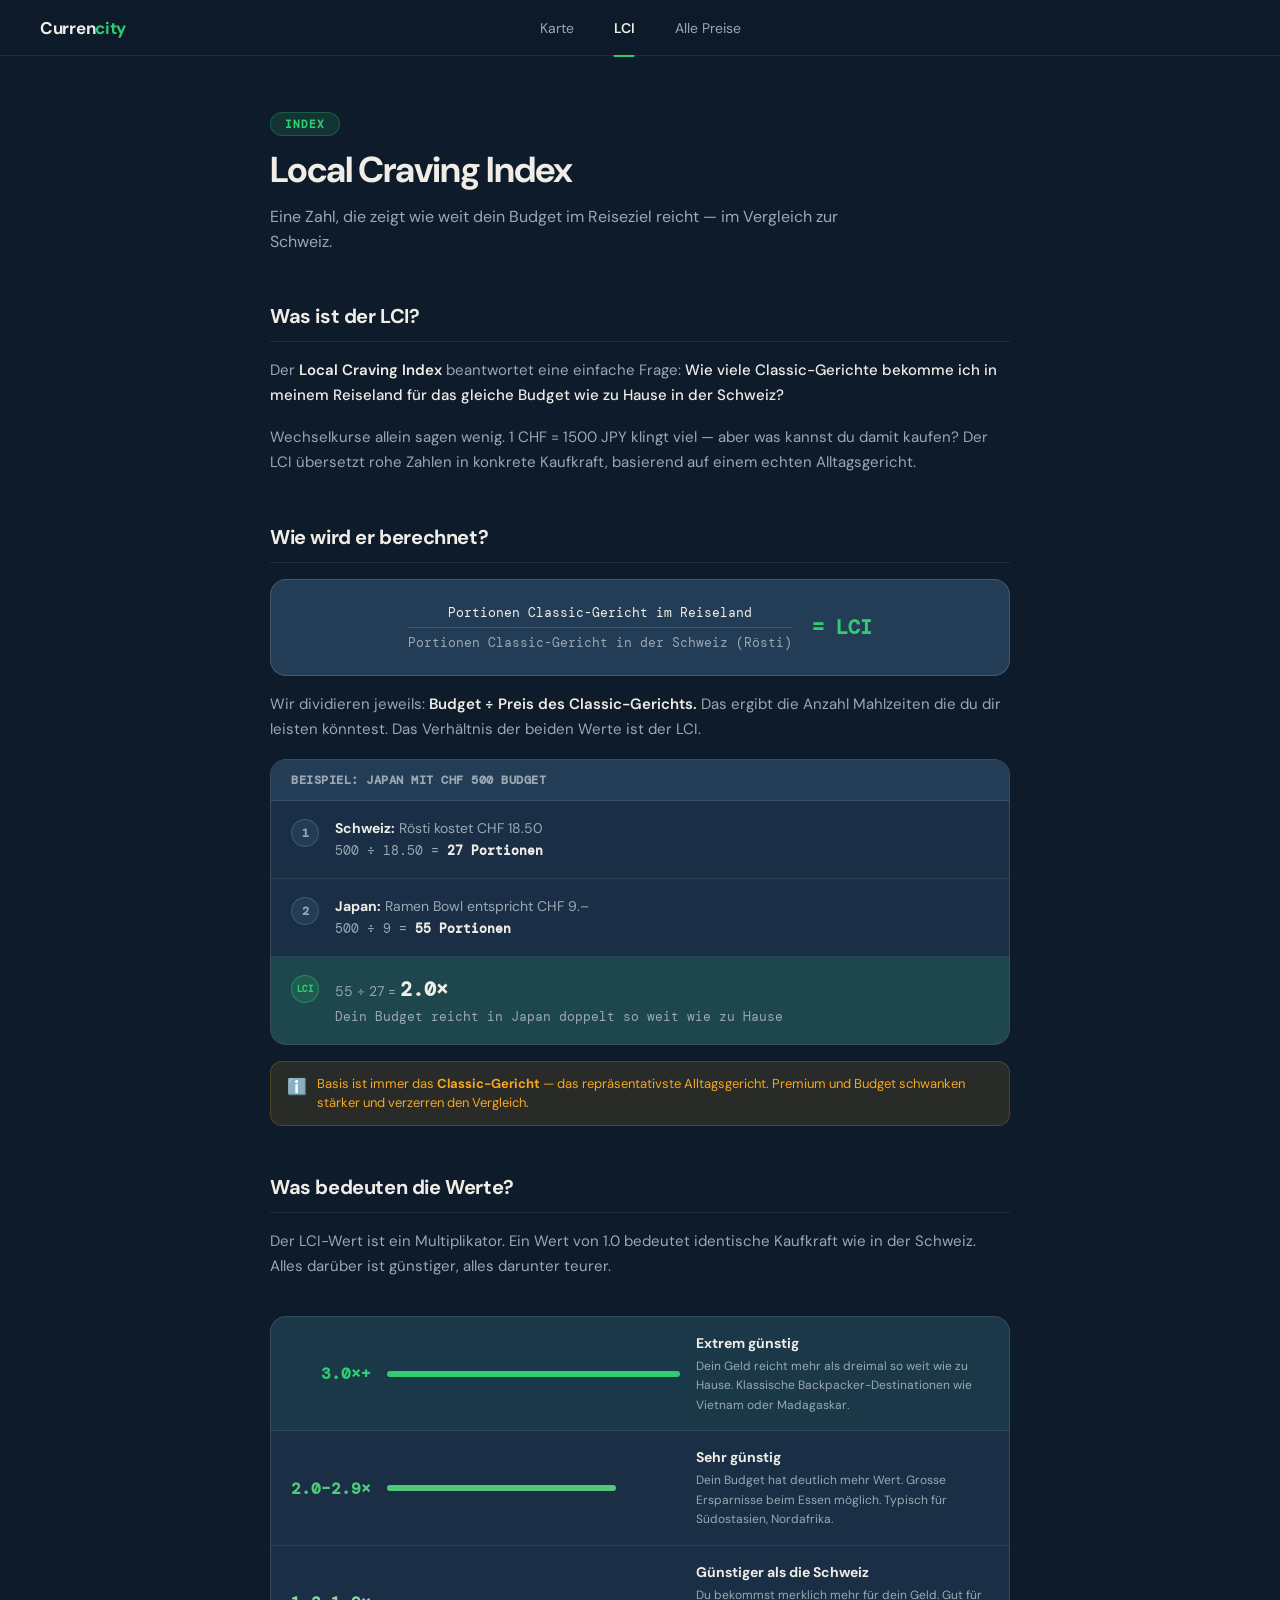
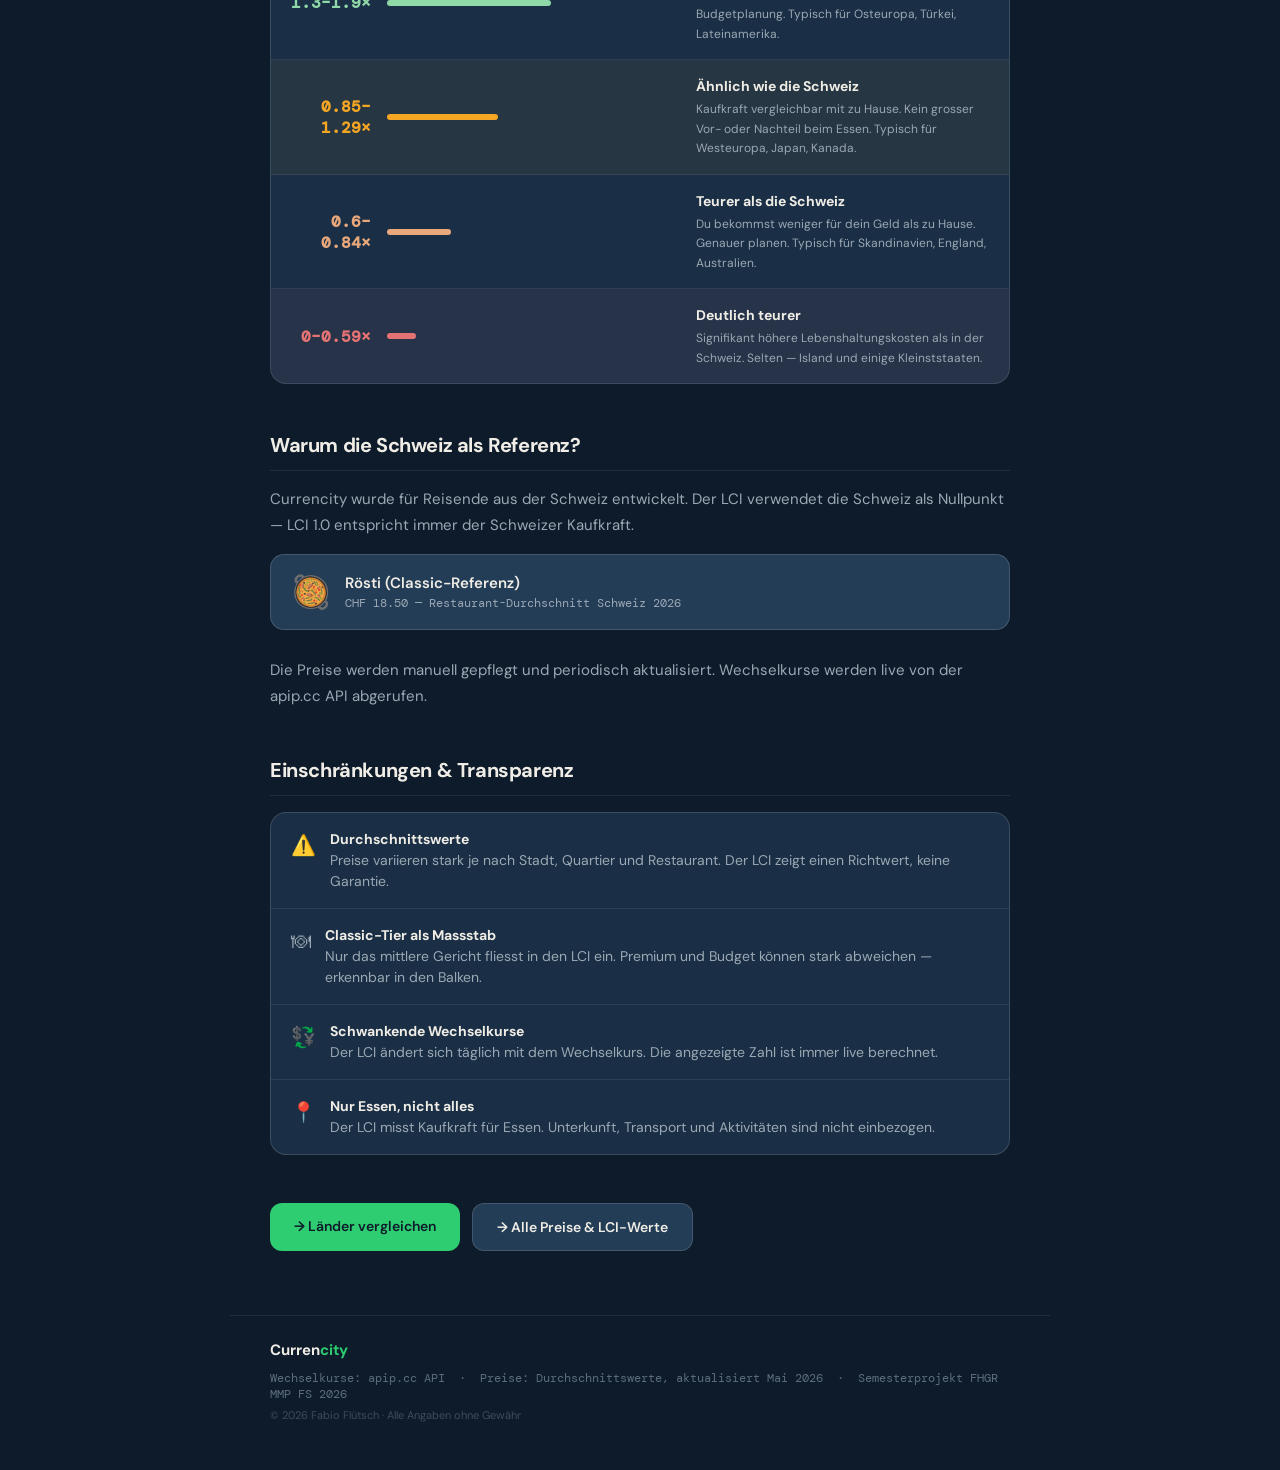
==== lci.html @ caeaa66b "Add Georgia and new project files Co-Authored-By: Claude Sonnet 4.6 <noreply@anthropic.com>" ====
<!DOCTYPE html>
<html lang="de">
<head>
  <meta charset="UTF-8" />
  <meta name="viewport" content="width=device-width, initial-scale=1.0" />
  <title>Currencity — Local Craving Index</title>
  <link rel="stylesheet" href="style.css" />
  <link rel="stylesheet" href="lci.css" />
</head>
<body class="lci-seite">

  <nav id="topnav">
    <div class="nav-logo">Curren<span>city</span></div>
    <div class="nav-links">
      <a href="index.html" class="nav-link" id="nav-karte">Karte</a>
      <a href="lci.html"   class="nav-link active" id="nav-lci">LCI</a>
      <a href="preise.html" class="nav-link" id="nav-preise">Alle Preise</a>
    </div>
    <div class="nav-spacer"></div>
  </nav>

  <main class="lci-main">

    <!-- Hero -->
    <div class="lci-hero">
      <div class="lci-hero-badge">Index</div>
      <h1 class="lci-hero-title">Local Craving Index</h1>
      <p class="lci-hero-sub">
        Eine Zahl, die zeigt wie weit dein Budget im Reiseziel reicht —
        im Vergleich zur Schweiz.
      </p>
    </div>

    <!-- Was ist der LCI? -->
    <section class="lci-section">
      <h2 class="lci-section-title">Was ist der LCI?</h2>
      <p class="lci-text">
        Der <strong>Local Craving Index</strong> beantwortet eine einfache Frage:
        <em>Wie viele Classic-Gerichte bekomme ich in meinem Reiseland für das gleiche Budget
        wie zu Hause in der Schweiz?</em>
      </p>
      <p class="lci-text">
        Wechselkurse allein sagen wenig. 1 CHF = 1500 JPY klingt viel — aber was kannst du damit
        kaufen? Der LCI übersetzt rohe Zahlen in konkrete Kaufkraft, basierend auf einem
        echten Alltagsgericht.
      </p>
    </section>

    <!-- Formel -->
    <section class="lci-section">
      <h2 class="lci-section-title">Wie wird er berechnet?</h2>
      <div class="lci-formel-wrap">
        <div class="lci-formel">
          <div class="lci-formel-zeile">
            <span class="lci-formel-num">Portionen Classic-Gericht im Reiseland</span>
            <span class="lci-formel-line"></span>
            <span class="lci-formel-den">Portionen Classic-Gericht in der Schweiz (Rösti)</span>
          </div>
          <div class="lci-formel-eq">= LCI</div>
        </div>
      </div>
      <p class="lci-text">
        Wir dividieren jeweils: <strong>Budget ÷ Preis des Classic-Gerichts.</strong>
        Das ergibt die Anzahl Mahlzeiten die du dir leisten könntest.
        Das Verhältnis der beiden Werte ist der LCI.
      </p>

      <!-- Beispiel -->
      <div class="lci-beispiel">
        <div class="lci-beispiel-titel">Beispiel: Japan mit CHF 500 Budget</div>
        <div class="lci-beispiel-schritte">
          <div class="lci-schritt">
            <div class="lci-schritt-nr">1</div>
            <div class="lci-schritt-text">
              <strong>Schweiz:</strong> Rösti kostet CHF 18.50<br>
              <span class="lci-schritt-rechnung">500 ÷ 18.50 = <strong>27 Portionen</strong></span>
            </div>
          </div>
          <div class="lci-schritt">
            <div class="lci-schritt-nr">2</div>
            <div class="lci-schritt-text">
              <strong>Japan:</strong> Ramen Bowl entspricht CHF 9.–<br>
              <span class="lci-schritt-rechnung">500 ÷ 9 = <strong>55 Portionen</strong></span>
            </div>
          </div>
          <div class="lci-schritt lci-schritt--result">
            <div class="lci-schritt-nr lci-schritt-nr--result">LCI</div>
            <div class="lci-schritt-text">
              55 ÷ 27 = <strong class="lci-result-zahl">2.0×</strong><br>
              <span class="lci-schritt-rechnung">Dein Budget reicht in Japan doppelt so weit wie zu Hause</span>
            </div>
          </div>
        </div>
      </div>

      <div class="lci-hinweis">
        <span class="lci-hinweis-icon">ℹ️</span>
        <span>Basis ist immer das <strong>Classic-Gericht</strong> — das repräsentativste Alltagsgericht.
        Premium und Budget schwanken stärker und verzerren den Vergleich.</span>
      </div>
    </section>

    <!-- Skala -->
    <section class="lci-section">
      <h2 class="lci-section-title">Was bedeuten die Werte?</h2>
      <p class="lci-text" style="margin-bottom: 20px;">
        Der LCI-Wert ist ein Multiplikator. Ein Wert von 1.0 bedeutet identische Kaufkraft
        wie in der Schweiz. Alles darüber ist günstiger, alles darunter teurer.
      </p>

      <div class="lci-skala">

        <div class="lci-skala-item lci-skala-item--top">
          <div class="lci-skala-wert" style="color: var(--forest);">3.0×+</div>
          <div class="lci-skala-bar" style="background: var(--forest); width: 100%;"></div>
          <div class="lci-skala-label">
            <strong>Extrem günstig</strong>
            <span>Dein Geld reicht mehr als dreimal so weit wie zu Hause. Klassische Backpacker-Destinationen wie Vietnam oder Madagaskar.</span>
          </div>
        </div>

        <div class="lci-skala-item">
          <div class="lci-skala-wert" style="color: #52c97a;">2.0–2.9×</div>
          <div class="lci-skala-bar" style="background: #52c97a; width: 78%;"></div>
          <div class="lci-skala-label">
            <strong>Sehr günstig</strong>
            <span>Dein Budget hat deutlich mehr Wert. Grosse Ersparnisse beim Essen möglich. Typisch für Südostasien, Nordafrika.</span>
          </div>
        </div>

        <div class="lci-skala-item">
          <div class="lci-skala-wert" style="color: #8fd9a8;">1.3–1.9×</div>
          <div class="lci-skala-bar" style="background: #8fd9a8; width: 56%;"></div>
          <div class="lci-skala-label">
            <strong>Günstiger als die Schweiz</strong>
            <span>Du bekommst merklich mehr für dein Geld. Gut für Budgetplanung. Typisch für Osteuropa, Türkei, Lateinamerika.</span>
          </div>
        </div>

        <div class="lci-skala-item lci-skala-item--mitte">
          <div class="lci-skala-wert" style="color: var(--citrus);">0.85–1.29×</div>
          <div class="lci-skala-bar" style="background: var(--citrus); width: 38%;"></div>
          <div class="lci-skala-label">
            <strong>Ähnlich wie die Schweiz</strong>
            <span>Kaufkraft vergleichbar mit zu Hause. Kein grosser Vor- oder Nachteil beim Essen. Typisch für Westeuropa, Japan, Kanada.</span>
          </div>
        </div>

        <div class="lci-skala-item">
          <div class="lci-skala-wert" style="color: #e8a87c;">0.6–0.84×</div>
          <div class="lci-skala-bar" style="background: #e8a87c; width: 22%;"></div>
          <div class="lci-skala-label">
            <strong>Teurer als die Schweiz</strong>
            <span>Du bekommst weniger für dein Geld als zu Hause. Genauer planen. Typisch für Skandinavien, England, Australien.</span>
          </div>
        </div>

        <div class="lci-skala-item lci-skala-item--bottom">
          <div class="lci-skala-wert" style="color: #e57373;">0–0.59×</div>
          <div class="lci-skala-bar" style="background: #e57373; width: 10%;"></div>
          <div class="lci-skala-label">
            <strong>Deutlich teurer</strong>
            <span>Signifikant höhere Lebenshaltungskosten als in der Schweiz. Selten — Island und einige Kleinststaaten.</span>
          </div>
        </div>

      </div>
    </section>

    <!-- Referenz Schweiz -->
    <section class="lci-section">
      <h2 class="lci-section-title">Warum die Schweiz als Referenz?</h2>
      <p class="lci-text">
        Currencity wurde für Reisende aus der Schweiz entwickelt.
        Der LCI verwendet die Schweiz als Nullpunkt — LCI 1.0 entspricht
        immer der Schweizer Kaufkraft.
      </p>
      <div class="lci-referenz-box">
        <div class="lci-referenz-item">
          <div class="lci-referenz-emoji">🥘</div>
          <div>
            <div class="lci-referenz-name">Rösti (Classic-Referenz)</div>
            <div class="lci-referenz-preis">CHF 18.50 — Restaurant-Durchschnitt Schweiz 2026</div>
          </div>
        </div>
      </div>
      <p class="lci-text" style="margin-top: 12px;">
        Die Preise werden manuell gepflegt und periodisch aktualisiert.
        Wechselkurse werden live von der apip.cc API abgerufen.
      </p>
    </section>

    <!-- Einschränkungen -->
    <section class="lci-section">
      <h2 class="lci-section-title">Einschränkungen &amp; Transparenz</h2>
      <div class="lci-limits">
        <div class="lci-limit-item">
          <span class="lci-limit-icon">⚠️</span>
          <div>
            <strong>Durchschnittswerte</strong><br>
            Preise variieren stark je nach Stadt, Quartier und Restaurant.
            Der LCI zeigt einen Richtwert, keine Garantie.
          </div>
        </div>
        <div class="lci-limit-item">
          <span class="lci-limit-icon">🍽</span>
          <div>
            <strong>Classic-Tier als Massstab</strong><br>
            Nur das mittlere Gericht fliesst in den LCI ein.
            Premium und Budget können stark abweichen — erkennbar in den Balken.
          </div>
        </div>
        <div class="lci-limit-item">
          <span class="lci-limit-icon">💱</span>
          <div>
            <strong>Schwankende Wechselkurse</strong><br>
            Der LCI ändert sich täglich mit dem Wechselkurs.
            Die angezeigte Zahl ist immer live berechnet.
          </div>
        </div>
        <div class="lci-limit-item">
          <span class="lci-limit-icon">📍</span>
          <div>
            <strong>Nur Essen, nicht alles</strong><br>
            Der LCI misst Kaufkraft für Essen.
            Unterkunft, Transport und Aktivitäten sind nicht einbezogen.
          </div>
        </div>
      </div>
    </section>

    <!-- CTA -->
    <div class="lci-cta-wrap">
      <a href="index.html" class="lci-cta-btn">→ Länder vergleichen</a>
      <a href="preise.html" class="lci-cta-btn lci-cta-btn--secondary">→ Alle Preise & LCI-Werte</a>
    </div>

  </main>

  <footer class="preise-footer">
    <div class="footer-logo">Curren<span>city</span></div>
    <div class="footer-text">
      Wechselkurse: apip.cc API &nbsp;·&nbsp;
      Preise: Durchschnittswerte, aktualisiert Mai 2026 &nbsp;·&nbsp;
      Semesterprojekt FHGR MMP FS 2026
    </div>
    <div class="footer-copy">© 2026 Fabio Flütsch · Alle Angaben ohne Gewähr</div>
  </footer>

</body>
</html>
---- style.css ----
/* ─────────────────────────────────────────────────────────
   CURRENCITY — style.css
───────────────────────────────────────────────────────── */

@import url('https://fonts.googleapis.com/css2?family=DM+Sans:wght@300;400;500;600;700&family=DM+Mono:wght@400;500&display=swap');

:root {
  --midnight:    #0D1B2A;
  --navy-surf:   #1A2F45;
  --navy-elev:   #243D56;
  --forest:      #2ECD71;
  --forest-dim:  rgba(46, 205, 113, 0.15);
  --forest-glow: rgba(46, 205, 113, 0.06);
  --citrus:      #F5A623;
  --citrus-dim:  rgba(245, 166, 35, 0.12);
  --cream:       #F0EDE6;
  --muted:       #9BA8B4;
  --subtle:      #5C6E7E;
  --blue:        #3378F2;
  --blue-dim:    rgba(51, 120, 242, 0.15);
  --red:         #e57373;
  --red-dim:     rgba(229, 115, 115, 0.15);
  --border:      rgba(255, 255, 255, 0.08);
  --border2:     rgba(255, 255, 255, 0.14);
  --panel-w:     460px;
  --nav-h:       56px;
  --ease:        cubic-bezier(0.4, 0, 0.2, 1);
}

*, *::before, *::after { box-sizing: border-box; margin: 0; padding: 0; }
html, body { width: 100%; height: 100%; overflow: hidden; background: var(--midnight); color: var(--cream); font-family: 'DM Sans', sans-serif; }

/* ── NAV ── */
#topnav { position: fixed; top: 0; left: 0; right: 0; z-index: 200; height: var(--nav-h); display: flex; align-items: center; padding: 0 40px; background: rgba(13,27,42,0.95); border-bottom: 1px solid var(--border); backdrop-filter: blur(14px); }
.nav-logo { font-size: 17px; font-weight: 700; color: var(--cream); letter-spacing: -0.3px; flex: 1; }
.nav-logo span { color: var(--forest); }
.nav-links { display: flex; gap: 40px; position: absolute; left: 50%; transform: translateX(-50%); }
.nav-spacer { flex: 1; }
.nav-link { font-size: 14px; font-weight: 400; color: var(--muted); text-decoration: none; position: relative; transition: color 0.2s; }
.nav-link:hover { color: var(--cream); }
.nav-link.active { font-weight: 600; color: var(--cream); }
.nav-link.active::after { content: ''; position: absolute; bottom: -20px; left: 0; width: 100%; height: 2px; background: var(--forest); border-radius: 1px; }

/* ── MODAL ── */
#modal-overlay { position: fixed; inset: 0; z-index: 500; background: rgba(13,27,42,0.7); display: flex; align-items: center; justify-content: center; backdrop-filter: blur(6px); pointer-events: auto; transition: opacity 0.4s var(--ease); }
#modal-overlay.hidden { opacity: 0; pointer-events: none; }
#welcome-modal { background: var(--navy-surf); border: 1px solid var(--border); border-radius: 24px; width: 540px; padding: 40px; display: flex; flex-direction: column; align-items: center; text-align: center; gap: 18px; position: relative; z-index: 1; }
.modal-flags { display: flex; gap: 8px; align-items: center; justify-content: center; pointer-events: none; }
.modal-flag { font-size: 52px; line-height: 1; pointer-events: none; animation: flag-bob 3s ease-in-out infinite; }
.modal-flag:nth-child(1) { animation-delay: 0s;   font-size: 40px; }
.modal-flag:nth-child(2) { animation-delay: 0.3s; font-size: 46px; }
.modal-flag--center      { font-size: 60px !important; animation-delay: 0.6s; }
.modal-flag:nth-child(4) { animation-delay: 0.9s; font-size: 46px; }
.modal-flag:nth-child(5) { animation-delay: 1.2s; font-size: 40px; }
@keyframes flag-bob { 0%, 100% { transform: translateY(0); } 50% { transform: translateY(-5px); } }
#modal-lottie { line-height: 1; pointer-events: none; }
.modal-title { font-size: 22px; font-weight: 700; color: var(--cream); letter-spacing: -0.5px; }
.modal-text  { font-size: 14px; color: var(--muted); line-height: 1.6; }
.modal-steps { list-style: none; display: flex; flex-direction: column; gap: 8px; width: 100%; counter-reset: steps; }
.modal-steps li { counter-increment: steps; font-size: 13px; color: var(--muted); display: flex; align-items: center; justify-content: center; gap: 8px; }
.modal-steps li::before { content: counter(steps); width: 22px; height: 22px; border-radius: 50%; background: var(--forest-dim); color: var(--forest); font-size: 11px; font-weight: 600; display: flex; align-items: center; justify-content: center; flex-shrink: 0; }
.step-hint { color: var(--subtle); font-size: 11px; }
.modal-cta { background: var(--forest); color: var(--midnight); border: none; border-radius: 14px; padding: 16px 40px; font-size: 16px; font-weight: 600; font-family: 'DM Sans', sans-serif; cursor: pointer; width: 100%; position: relative; z-index: 2; transition: background 0.2s, transform 0.1s; }
.modal-cta:hover { background: #35e07d; transform: translateY(-1px); }
.modal-disclaimer { font-size: 11px; color: var(--subtle); }

/* ── KARTE ── */
#map-wrap { position: fixed; inset: var(--nav-h) 0 0 0; overflow: hidden; background: var(--midnight); }
#map-wrap svg { display: block; }
.ocean { fill: var(--midnight); }
.graticule { fill: none; stroke: rgba(255,255,255,0.04); stroke-width: 0.4px; }
.country-land { fill: var(--navy-surf); stroke: var(--midnight); stroke-width: 0.4px; }
.country-land.available { fill: #1E2840; stroke: var(--midnight); cursor: pointer; transition: fill 0.2s ease; }
.country-land.available:hover { fill: #2A3D5C; stroke: rgba(46,205,113,0.4); stroke-width: 0.8px; }
.country-land.active { fill: rgba(46,205,113,0.2) !important; stroke: var(--forest) !important; stroke-width: 1.5px; filter: drop-shadow(0 0 6px rgba(46,205,113,0.3)); }

/* Heimatland: Citrus-Pulse — KEIN Blau, KEIN pointer-events blockieren */
.country-land.available.heimatland {
  fill: rgba(245,166,35,0.1) !important;
  stroke: var(--citrus) !important;
  stroke-width: 1.2px;
  animation: heimat-pulse 3s ease-in-out infinite;
  cursor: pointer; /* weiterhin klickbar */
}
@keyframes heimat-pulse {
  0%, 100% { fill: rgba(245,166,35,0.06); stroke-opacity: 0.5; }
  50%       { fill: rgba(245,166,35,0.18); stroke-opacity: 1;   }
}
.country-borders { fill: none; stroke: var(--midnight); stroke-width: 0.3px; pointer-events: none; }

/* ── PANEL ── */
#panel { position: fixed; top: var(--nav-h); right: 0; bottom: 0; width: var(--panel-w); background: var(--navy-surf); border-left: 1px solid var(--border2); transform: translateX(100%); transition: transform 0.55s var(--ease); z-index: 150; display: flex; flex-direction: column; overflow-y: auto; overflow-x: hidden; }
#panel.open { transform: translateX(0); }
#panel::-webkit-scrollbar { width: 4px; }
#panel::-webkit-scrollbar-thumb { background: var(--border2); border-radius: 2px; }

.panel-close-btn { position: absolute; top: 14px; right: 16px; z-index: 10; width: 32px; height: 32px; border-radius: 50%; background: rgba(0,0,0,0.25); border: 1px solid var(--border); color: var(--muted); font-size: 16px; cursor: pointer; display: flex; align-items: center; justify-content: center; transition: background 0.2s, color 0.2s; }
.panel-close-btn:hover { background: var(--navy-elev); color: var(--cream); }

.panel-hero { background: var(--navy-elev); height: 180px; flex-shrink: 0; position: relative; overflow: hidden; }
.panel-hero::before { content: ''; position: absolute; top: -60px; right: -40px; width: 220px; height: 220px; background: var(--forest-glow); border-radius: 50%; pointer-events: none; }
.panel-hero-inner { position: absolute; inset: 0; display: flex; flex-direction: column; justify-content: flex-end; padding: 20px 24px; }
.panel-flag { position: absolute; top: 20px; right: 60px; font-size: 52px; line-height: 1; }
.panel-hero-text { display: flex; flex-direction: column; gap: 4px; }
.panel-country { font-size: 23px; font-weight: 700; color: var(--cream); letter-spacing: -0.5px; }
.panel-meta { font-size: 12px; color: var(--muted); }

.panel-body { padding: 20px 20px 32px; display: flex; flex-direction: column; gap: 12px; }

/* ── HERO ROW ── */
.hero-row { display: flex; gap: 10px; align-items: stretch; }

.budget-hero { background: var(--forest-dim); border: 1px solid rgba(46,205,113,0.3); border-radius: 16px; padding: 14px; position: relative; flex: 1; min-width: 0; }
.budget-hero-label { font-size: 9px; font-weight: 600; font-family: 'DM Mono', monospace; color: var(--forest); letter-spacing: 1px; text-transform: uppercase; margin-bottom: 6px; }
.budget-hero-amount { font-size: 24px; font-weight: 700; font-family: 'DM Mono', monospace; color: var(--forest); letter-spacing: -0.8px; }
.budget-hero-rate { font-size: 10px; color: var(--forest); opacity: 0.65; margin-top: 4px; font-family: 'DM Mono', monospace; }
.budget-live-dot { position: absolute; top: 12px; right: 12px; display: flex; align-items: center; gap: 5px; }
.live-dot { width: 7px; height: 7px; border-radius: 50%; background: var(--forest); animation: live-pulse 2s ease-in-out infinite; }
@keyframes live-pulse { 0%, 100% { opacity: 1; } 50% { opacity: 0.4; } }
.live-text { font-size: 10px; font-family: 'DM Mono', monospace; color: var(--forest); opacity: 0.65; }

/* ── LCI BLOCK ── */
.lci-block { border-radius: 16px; padding: 14px; display: flex; flex-direction: column; justify-content: center; align-items: center; text-align: center; flex-shrink: 0; width: 120px; border: 1px solid; }
.lci-block--gut    { background: var(--forest-dim);  border-color: rgba(46,205,113,0.3); }
.lci-block--mittel { background: var(--citrus-dim);  border-color: rgba(245,166,35,0.3); }
.lci-block--teuer  { background: var(--red-dim);     border-color: rgba(229,115,115,0.3); }
.lci-label { font-size: 9px; font-weight: 600; font-family: 'DM Mono', monospace; letter-spacing: 1.5px; text-transform: uppercase; margin-bottom: 4px; opacity: 0.75; }
.lci-block--gut    .lci-label { color: var(--forest); }
.lci-block--mittel .lci-label { color: var(--citrus); }
.lci-block--teuer  .lci-label { color: var(--red); }
.lci-zahl { font-size: 28px; font-weight: 700; font-family: 'DM Mono', monospace; letter-spacing: -1px; line-height: 1; }
.lci-block--gut    .lci-zahl { color: var(--forest); }
.lci-block--mittel .lci-zahl { color: var(--citrus); }
.lci-block--teuer  .lci-zahl { color: var(--red); }
.lci-sub { font-size: 9px; margin-top: 5px; line-height: 1.3; opacity: 0.8; }
.lci-block--gut    .lci-sub { color: var(--forest); }
.lci-block--mittel .lci-sub { color: var(--citrus); }
.lci-block--teuer  .lci-sub { color: var(--red); }

.loading-state { display: flex; justify-content: center; padding: 12px 0; }
.error-state { color: var(--red); font-size: 12px; text-align: center; }
.panel-divider { height: 1px; background: var(--border); }

/* ── CRAVING HEADER ── */
.craving-title { font-size: 15px; font-weight: 700; color: var(--cream); letter-spacing: -0.3px; }
.craving-subtitle { font-size: 11px; color: var(--muted); margin-top: 2px; display: flex; align-items: center; gap: 6px; flex-wrap: wrap; }
.craving-dest  { color: var(--cream); font-weight: 500; }
.craving-vs    { color: var(--subtle); font-size: 10px; }
.craving-home  { color: var(--cream); font-weight: 500; }

/* ── TIER SWITCHER ── */
.tier-switcher {
  display: flex; gap: 6px;
}
.tier-btn {
  flex: 1; padding: 8px 6px; border-radius: 10px;
  background: var(--navy-elev); border: 1px solid var(--border2);
  font-size: 11px; font-weight: 500; font-family: 'DM Sans', sans-serif;
  color: var(--muted); cursor: pointer;
  transition: background 0.18s, color 0.18s, border-color 0.18s;
}
.tier-btn:hover { color: var(--cream); background: var(--navy-surf); }
.tier-btn--active { border-color: var(--forest); color: var(--forest); background: var(--forest-dim); }
.tier-btn--classic { font-weight: 600; }
.tier-btn--classic.tier-btn--active { border-width: 1.5px; }
.tier-btn-star { font-size: 9px; opacity: 0.7; margin-left: 2px; }

/* ── DISH CARD (einzeln) ── */
.dish-card-single {
  background: var(--navy-elev); border: 1px solid var(--border);
  border-radius: 16px; padding: 16px;
  display: flex; flex-direction: column; gap: 14px;
  animation: slide-in 0.3s var(--ease) both;
}
/* Classic-Karte: prominenter grüner Rahmen */
.dish-card-single--classic {
  border-color: rgba(46,205,113,0.35);
  background: linear-gradient(135deg, var(--navy-elev) 0%, rgba(46,205,113,0.04) 100%);
}
@keyframes slide-in { from { opacity: 0; transform: translateY(8px); } to { opacity: 1; transform: translateY(0); } }

/* Reiseziel-Zeile */
.dish-dest {
  display: flex; flex-direction: column; gap: 6px;
}
.dish-dest-header {
  display: flex; align-items: center; gap: 10px;
}
.dish-emoji-bg { width: 40px; height: 40px; border-radius: 12px; display: flex; align-items: center; justify-content: center; font-size: 20px; flex-shrink: 0; }
.dish-emoji-bg--dest { background: var(--forest-dim); }
.dish-emoji-bg--home { background: var(--citrus-dim); }
.dish-info { flex: 1; }
.dish-name { font-size: 14px; font-weight: 600; color: var(--cream); }
.dish-desc { font-size: 11px; color: var(--muted); margin-top: 2px; line-height: 1.4; }
.dish-gericht-name { font-size: 13px; font-weight: 600; color: var(--cream); margin-top: 2px; }
.dish-price-cur-name { font-size: 10px; color: var(--subtle); font-family: 'DM Mono', monospace; margin: 0 4px; }
.dish-cur-label { display: block; font-size: 10px; color: var(--subtle); font-family: 'DM Mono', monospace; margin-top: 1px; }
.dish-price-row { display: flex; align-items: baseline; gap: 6px; margin-top: 4px; }
.dish-price-lokal { font-size: 13px; font-weight: 600; font-family: 'DM Mono', monospace; color: var(--forest); }
.dish-price-chf   { font-size: 11px; color: var(--muted); font-family: 'DM Mono', monospace; }

/* Portionen + Balken */
.dish-portionen {
  display: flex; flex-direction: column; gap: 6px;
}
.dish-portionen-row {
  display: flex; align-items: center; gap: 8px;
}
.dish-portionen-flag { font-size: 14px; flex-shrink: 0; }
.dish-portionen-label { font-size: 11px; color: var(--muted); flex: 1; }
.dish-portionen-count { font-size: 14px; font-weight: 700; font-family: 'DM Mono', monospace; text-align: right; flex-shrink: 0; }
.dish-portionen-count--dest { color: var(--forest); }
.dish-portionen-count--home { color: var(--citrus); }
.cbar-track { height: 6px; background: rgba(255,255,255,0.06); border-radius: 3px; overflow: hidden; }
.cbar-fill { height: 100%; border-radius: 3px; transition: width 0.7s var(--ease); }
.cbar-fill--dest { background: var(--forest); }
.cbar-fill--home { background: var(--citrus); }

.dish-separator { height: 1px; background: var(--border); }

/* Fazit */
.fazit-box { background: var(--forest-dim); border: 1px solid rgba(46,205,113,0.2); border-radius: 14px; padding: 14px 16px; display: flex; align-items: flex-start; gap: 10px; }
.fazit-icon { font-size: 16px; flex-shrink: 0; margin-top: 1px; }
.fazit-text { font-size: 12px; font-weight: 600; color: var(--forest); line-height: 1.5; }

/* ── BUDGET BAR ── */
#budget-bar { position: fixed; bottom: 28px; left: 28px; z-index: 200; display: flex; align-items: center; background: var(--navy-surf); border: 1px solid var(--border2); border-radius: 18px; }
#budget-input { background: transparent; border: none; outline: none; font-family: 'DM Mono', monospace; font-size: 22px; font-weight: 700; color: var(--cream); width: 120px; padding: 14px 16px; caret-color: var(--forest); letter-spacing: -0.5px; }
#budget-input::placeholder { color: var(--subtle); }
#currency-picker-wrap { position: relative; }
#budget-bar-trigger { display: flex; align-items: center; gap: 8px; background: transparent; border: none; cursor: pointer; padding: 14px 16px; border-radius: 18px 0 0 18px; color: var(--cream); transition: background 0.18s; }
#budget-bar-trigger:hover { background: rgba(255,255,255,0.05); }
.home-flag { font-size: 20px; line-height: 1; }
.currency-label { font-size: 13px; font-weight: 500; color: var(--muted); font-family: 'DM Mono', monospace; }
.cp-chevron { color: var(--subtle); transition: transform 0.22s var(--ease); flex-shrink: 0; }
#currency-picker-wrap.open .cp-chevron { transform: rotate(180deg); }
.cp-dropdown { position: absolute; bottom: calc(100% + 10px); left: 0; width: 270px; background: var(--navy-surf); border: 1px solid var(--border2); border-radius: 12px; overflow: hidden; box-shadow: 0 8px 32px rgba(0,0,0,0.5); opacity: 0; transform: translateY(8px) scale(0.97); pointer-events: none; transition: opacity 0.22s var(--ease), transform 0.22s var(--ease); z-index: 999; }
#currency-picker-wrap.open .cp-dropdown { opacity: 1; transform: translateY(0) scale(1); pointer-events: auto; }
.cp-search-wrap { display: flex; align-items: center; gap: 8px; padding: 10px 12px; border-bottom: 1px solid var(--border); color: var(--subtle); }
#currency-search { background: transparent; border: none; outline: none; font-family: 'DM Sans', sans-serif; font-size: 13px; color: var(--cream); flex: 1; caret-color: var(--forest); }
#currency-search::placeholder { color: var(--subtle); }
#currency-list { max-height: 220px; overflow-y: auto; padding: 4px 0; }
#currency-list::-webkit-scrollbar { width: 3px; }
#currency-list::-webkit-scrollbar-thumb { background: var(--border2); border-radius: 2px; }
.cp-item { display: flex; align-items: center; gap: 10px; width: 100%; background: transparent; border: none; padding: 8px 14px; cursor: pointer; text-align: left; transition: background 0.15s; color: var(--cream); font-family: 'DM Sans', sans-serif; }
.cp-item:hover { background: rgba(255,255,255,0.05); }
.cp-item.active { background: rgba(46,205,113,0.08); }
.cp-flag { font-size: 17px; flex-shrink: 0; }
.cp-code { font-size: 12px; font-family: 'DM Mono', monospace; font-weight: 500; min-width: 36px; }
.cp-label { font-size: 12px; color: var(--muted); }
.cp-item.active .cp-code { color: var(--forest); }
.bar-divider { width: 1px; height: 28px; background: var(--border2); flex-shrink: 0; }

/* ── SHUFFLE ── */
#shuffle-btn { position: fixed; bottom: 28px; left: 28px; z-index: 200; display: flex; align-items: center; gap: 8px; background: var(--navy-surf); border: 1px solid rgba(245,166,35,0.5); border-radius: 18px; padding: 12px 18px; font-size: 13px; font-weight: 600; font-family: 'DM Sans', sans-serif; color: var(--citrus); cursor: pointer; transition: background 0.2s, transform 0.1s; }
#shuffle-btn:hover { background: var(--navy-elev); transform: translateY(-1px); }

/* ── ZOOM HINT ── */
#zoom-hint { position: fixed; bottom: 28px; right: 28px; z-index: 200; font-size: 12px; font-family: 'DM Mono', monospace; color: var(--subtle); background: rgba(26,47,69,0.9); padding: 8px 14px; border-radius: 20px; pointer-events: none; transition: opacity 0.3s var(--ease); }
body.panel-offen #zoom-hint { opacity: 0; pointer-events: none; }

/* ── TOOLTIP ── */
#tooltip { position: fixed; pointer-events: none; z-index: 300; background: var(--navy-surf); border: 1px solid var(--border2); border-radius: 10px; padding: 8px 14px; font-size: 12px; color: var(--cream); opacity: 0; transition: opacity 0.15s; white-space: nowrap; }
---- lci.css ----
/* ─────────────────────────────────────────────────────────
   CURRENCITY — lci.css
   Stile für die LCI-Erklärungsseite
───────────────────────────────────────────────────────── */

html:has(body.lci-seite) { overflow: auto; height: auto; }
body.lci-seite { overflow-x: hidden; overflow-y: auto; height: auto; min-height: 100vh; }

.lci-main {
  max-width: 820px; margin: 0 auto;
  padding: calc(var(--nav-h) + 56px) 40px 64px;
  display: flex; flex-direction: column; gap: 48px;
}

/* ── HERO ── */
.lci-hero { display: flex; flex-direction: column; gap: 14px; }

.lci-hero-badge {
  display: inline-flex; align-items: center;
  background: var(--forest-dim); border: 1px solid rgba(46,205,113,0.25);
  border-radius: 20px; padding: 4px 14px;
  font-size: 11px; font-weight: 600; font-family: 'DM Mono', monospace;
  color: var(--forest); letter-spacing: 1px; text-transform: uppercase;
  align-self: flex-start;
}

.lci-hero-title {
  font-size: 36px; font-weight: 700; color: var(--cream);
  letter-spacing: -1px; line-height: 1.1;
}

.lci-hero-sub {
  font-size: 16px; color: var(--muted); line-height: 1.6;
  max-width: 580px;
}

/* ── SEKTIONEN ── */
.lci-section { display: flex; flex-direction: column; gap: 16px; }

.lci-section-title {
  font-size: 20px; font-weight: 700; color: var(--cream);
  letter-spacing: -0.4px;
  padding-bottom: 12px;
  border-bottom: 1px solid var(--border);
}

.lci-text {
  font-size: 15px; color: var(--muted); line-height: 1.7;
}
.lci-text strong { color: var(--cream); font-weight: 600; }
.lci-text em     { color: var(--cream); font-style: normal; font-weight: 500; }

/* ── FORMEL ── */
.lci-formel-wrap {
  background: var(--navy-elev); border: 1px solid var(--border2);
  border-radius: 16px; padding: 24px 32px;
  display: flex; justify-content: center;
}
.lci-formel { display: flex; align-items: center; gap: 20px; }
.lci-formel-zeile {
  display: flex; flex-direction: column; align-items: center; gap: 6px;
}
.lci-formel-num,
.lci-formel-den {
  font-size: 13px; font-family: 'DM Mono', monospace; color: var(--cream);
  text-align: center;
}
.lci-formel-den { color: var(--muted); }
.lci-formel-line {
  width: 100%; height: 1px; background: var(--border2);
}
.lci-formel-eq {
  font-size: 20px; font-weight: 700; font-family: 'DM Mono', monospace;
  color: var(--forest);
}

/* ── BEISPIEL ── */
.lci-beispiel {
  background: var(--navy-surf); border: 1px solid var(--border2);
  border-radius: 16px; overflow: hidden;
}
.lci-beispiel-titel {
  background: var(--navy-elev); padding: 12px 20px;
  font-size: 12px; font-weight: 600; font-family: 'DM Mono', monospace;
  color: var(--muted); letter-spacing: 0.5px; text-transform: uppercase;
  border-bottom: 1px solid var(--border);
}
.lci-beispiel-schritte {
  display: flex; flex-direction: column;
}
.lci-schritt {
  display: flex; align-items: flex-start; gap: 16px;
  padding: 16px 20px; border-bottom: 1px solid var(--border);
}
.lci-schritt:last-child { border-bottom: none; }
.lci-schritt--result { background: var(--forest-dim); }

.lci-schritt-nr {
  width: 28px; height: 28px; border-radius: 50%;
  background: var(--navy-elev); border: 1px solid var(--border2);
  font-size: 12px; font-weight: 700; font-family: 'DM Mono', monospace;
  color: var(--muted);
  display: flex; align-items: center; justify-content: center;
  flex-shrink: 0; margin-top: 2px;
}
.lci-schritt-nr--result {
  background: var(--forest-dim); border-color: rgba(46,205,113,0.4);
  color: var(--forest); font-size: 9px; letter-spacing: 0.5px;
}

.lci-schritt-text {
  font-size: 14px; color: var(--muted); line-height: 1.6;
}
.lci-schritt-text strong { color: var(--cream); }
.lci-schritt-rechnung {
  display: block; margin-top: 2px;
  font-family: 'DM Mono', monospace; font-size: 13px; color: var(--muted);
}
.lci-result-zahl {
  color: var(--forest); font-size: 20px; font-family: 'DM Mono', monospace;
}

/* ── HINWEIS ── */
.lci-hinweis {
  display: flex; align-items: flex-start; gap: 10px;
  background: var(--citrus-dim); border: 1px solid rgba(245,166,35,0.2);
  border-radius: 12px; padding: 12px 16px;
  font-size: 13px; color: var(--citrus); line-height: 1.5;
}
.lci-hinweis-icon { flex-shrink: 0; font-size: 16px; margin-top: 1px; }

/* ── SKALA ── */
.lci-skala {
  display: flex; flex-direction: column; gap: 0;
  background: var(--navy-surf); border: 1px solid var(--border2);
  border-radius: 16px; overflow: hidden;
}

.lci-skala-item {
  display: grid;
  grid-template-columns: 80px 1fr 1fr;
  align-items: center;
  gap: 16px;
  padding: 16px 20px;
  border-bottom: 1px solid var(--border);
}
.lci-skala-item:last-child { border-bottom: none; }
.lci-skala-item--top    { background: rgba(46,205,113,0.06); }
.lci-skala-item--mitte  { background: rgba(245,166,35,0.06); }
.lci-skala-item--bottom { background: rgba(229,115,115,0.06); }

.lci-skala-wert {
  font-size: 16px; font-weight: 700; font-family: 'DM Mono', monospace;
  text-align: right; flex-shrink: 0;
}

.lci-skala-bar {
  height: 6px; border-radius: 3px;
  min-width: 4px;
}

.lci-skala-label {
  font-size: 13px; line-height: 1.5;
}
.lci-skala-label strong { display: block; color: var(--cream); margin-bottom: 2px; font-size: 14px; }
.lci-skala-label span   { color: var(--muted); font-size: 12px; }

/* ── REFERENZ BOX ── */
.lci-referenz-box {
  background: var(--navy-elev); border: 1px solid var(--border2);
  border-radius: 14px; padding: 16px 20px;
}
.lci-referenz-item { display: flex; align-items: center; gap: 14px; }
.lci-referenz-emoji { font-size: 32px; flex-shrink: 0; }
.lci-referenz-name  { font-size: 15px; font-weight: 600; color: var(--cream); }
.lci-referenz-preis { font-size: 12px; color: var(--muted); margin-top: 2px; font-family: 'DM Mono', monospace; }

/* ── EINSCHRÄNKUNGEN ── */
.lci-limits {
  display: flex; flex-direction: column; gap: 0;
  background: var(--navy-surf); border: 1px solid var(--border2);
  border-radius: 16px; overflow: hidden;
}
.lci-limit-item {
  display: flex; align-items: flex-start; gap: 14px;
  padding: 16px 20px; border-bottom: 1px solid var(--border);
  font-size: 14px; color: var(--muted); line-height: 1.5;
}
.lci-limit-item:last-child { border-bottom: none; }
.lci-limit-item strong { color: var(--cream); }
.lci-limit-icon { font-size: 20px; flex-shrink: 0; margin-top: 1px; }

/* ── CTA ── */
.lci-cta-wrap {
  display: flex; gap: 12px; flex-wrap: wrap;
}
.lci-cta-btn {
  background: var(--forest); color: var(--midnight);
  border: none; border-radius: 12px; padding: 14px 24px;
  font-size: 14px; font-weight: 600; font-family: 'DM Sans', sans-serif;
  text-decoration: none;
  transition: background 0.2s, transform 0.1s;
}
.lci-cta-btn:hover { background: #35e07d; transform: translateY(-1px); }
.lci-cta-btn--secondary {
  background: var(--navy-elev); color: var(--cream);
  border: 1px solid var(--border2);
}
.lci-cta-btn--secondary:hover { background: var(--navy-surf); }

/* Footer (geteilt mit preise.css) */
.preise-footer { max-width: 820px; margin: 0 auto; padding: 24px 40px 48px; display: flex; flex-direction: column; gap: 6px; border-top: 1px solid var(--border); }
.footer-logo { font-size: 15px; font-weight: 700; color: var(--cream); margin-bottom: 4px; }
.footer-logo span { color: var(--forest); }
.footer-text { font-size: 12px; color: var(--subtle); font-family: 'DM Mono', monospace; }
.footer-copy { font-size: 11px; color: var(--subtle); opacity: 0.6; }
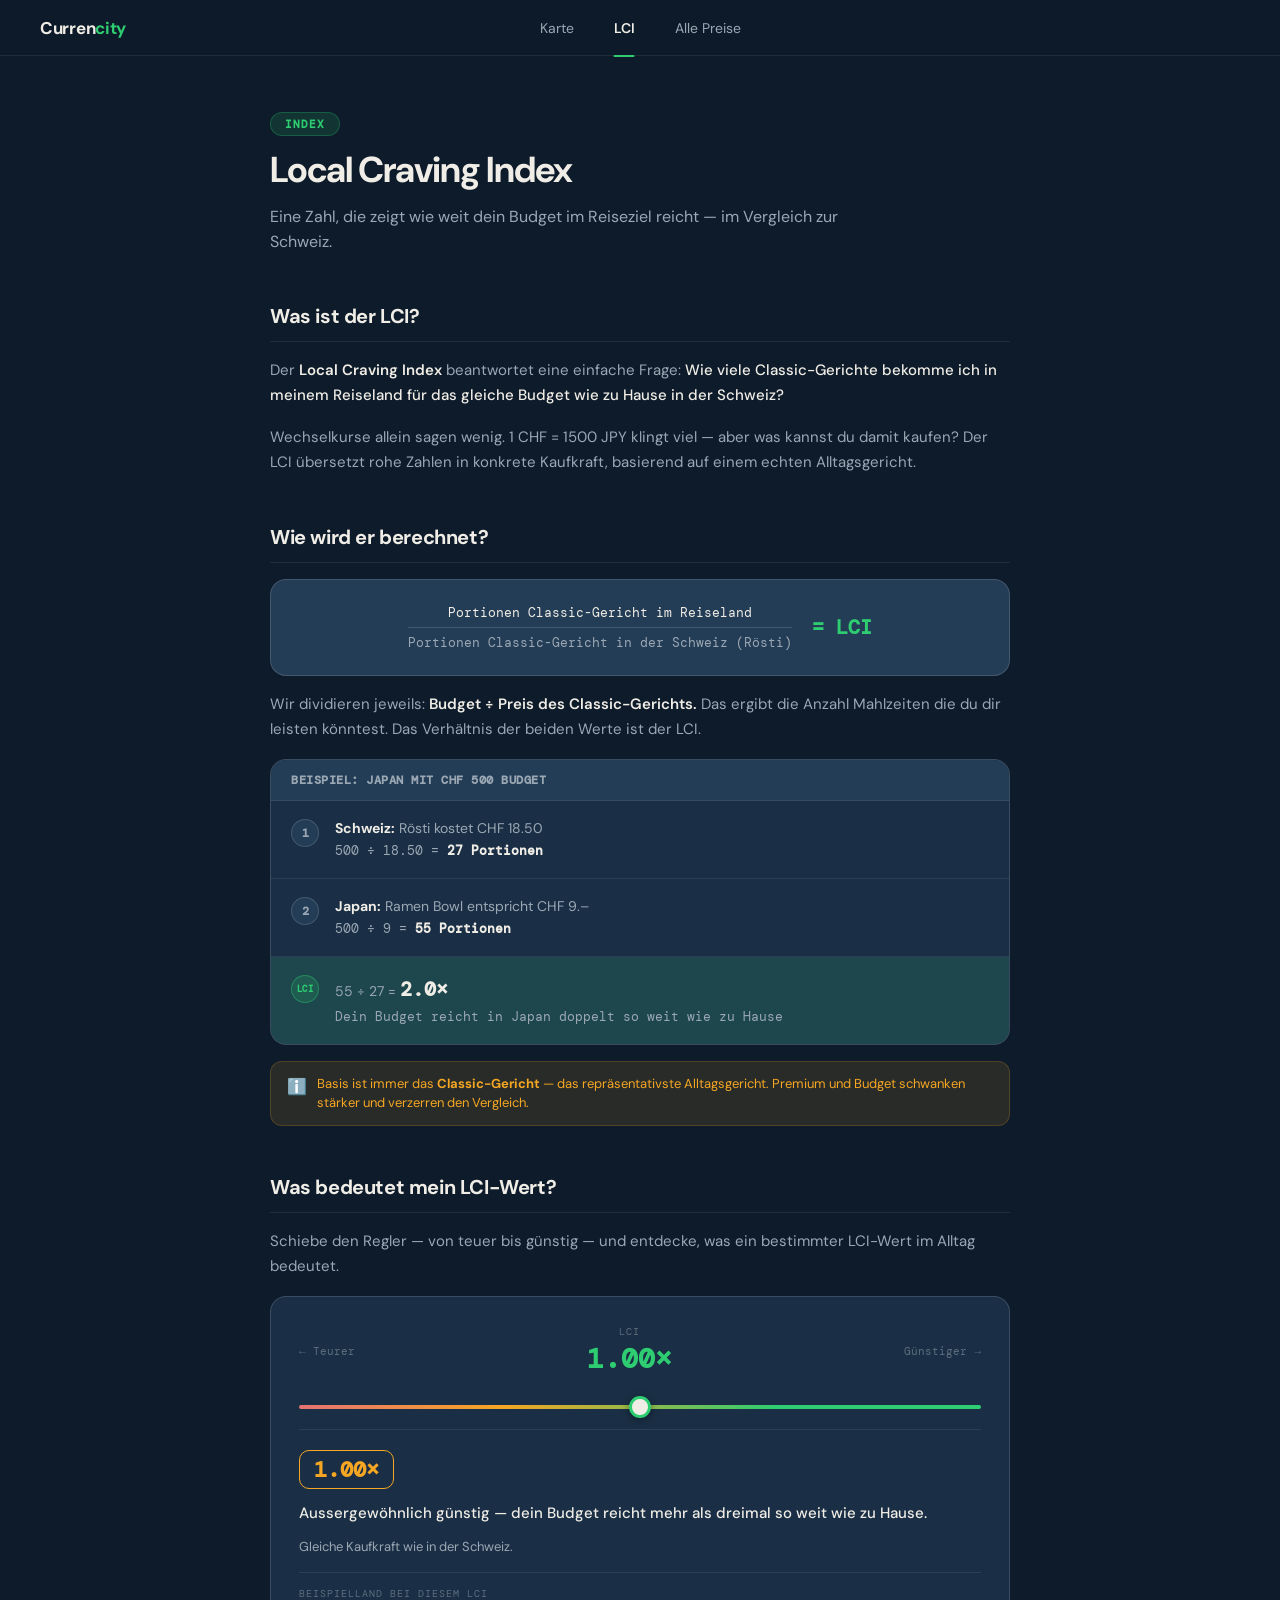
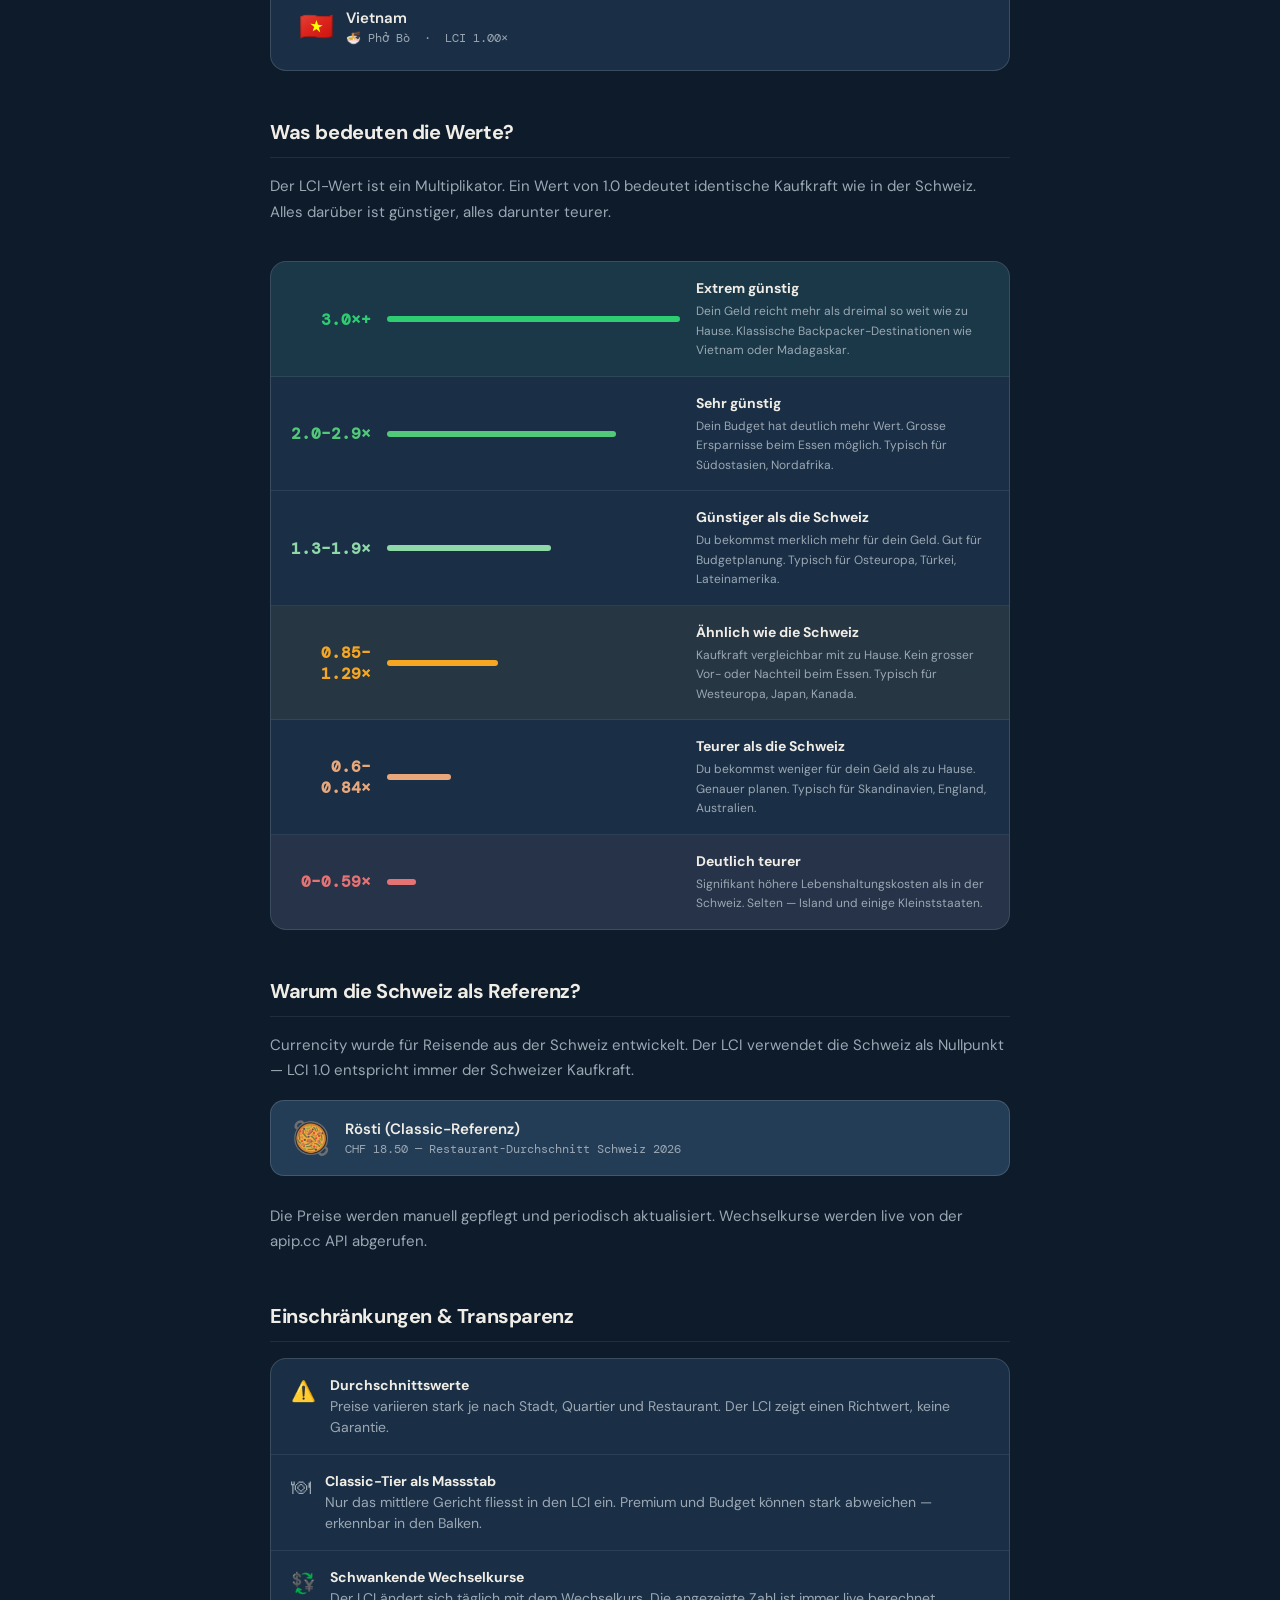
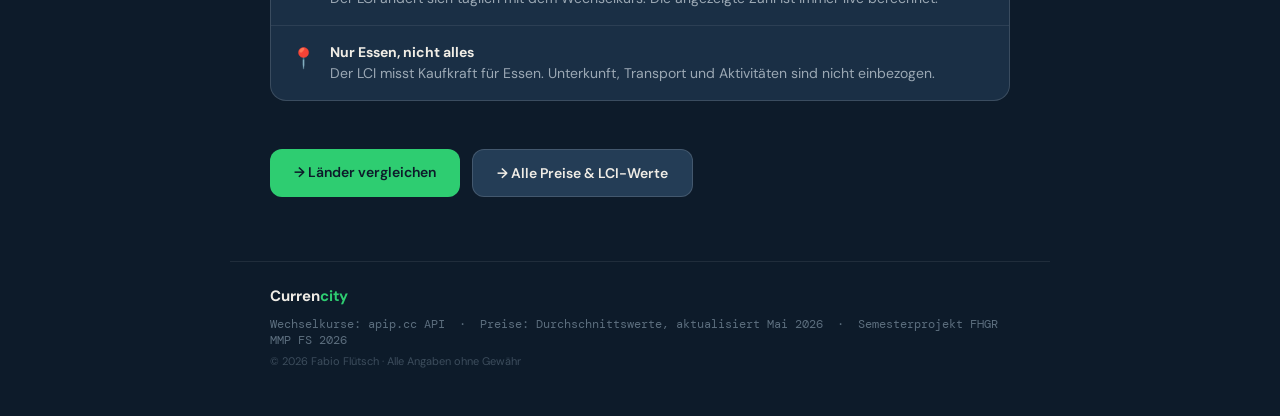
==== commit 40ca3d98: "Abgabe: LCI-Explorer, Bug-Fixes, README, Aufräumen - LCI-Explorer Slider auf lci.html mit Live-Wechs" ====
--- a/lci.html
+++ b/lci.html
@@ -100,6 +100,36 @@
       </div>
     </section>
 
+
+    <!-- ── LCI EXPLORER ── -->
+    <section class="lci-section">
+      <h2 class="lci-section-title">Was bedeutet mein LCI-Wert?</h2>
+      <p class="lci-text">
+        Schiebe den Regler — von teuer bis günstig — und entdecke,
+        was ein bestimmter LCI-Wert im Alltag bedeutet.
+      </p>
+      <div class="lci-explorer">
+        <div class="explorer-slider-header">
+          <span class="explorer-slider-pol explorer-slider-pol--links">← Teurer</span>
+          <div class="explorer-anzeige-wrap">
+            <span class="explorer-anzeige-label">LCI</span>
+            <span class="explorer-anzeige" id="lci-explorer-anzeige">1.00×</span>
+          </div>
+          <span class="explorer-slider-pol explorer-slider-pol--rechts">Günstiger →</span>
+        </div>
+        <input
+          type="range"
+          id="lci-explorer-slider"
+          min="0.3"
+          max="4.0"
+          step="0.05"
+          value="1.0"
+          class="explorer-slider"
+        />
+        <div id="lci-explorer-karte" class="explorer-karte"></div>
+      </div>
+    </section>
+
     <!-- Skala -->
     <section class="lci-section">
       <h2 class="lci-section-title">Was bedeuten die Werte?</h2>
@@ -247,5 +277,6 @@
     <div class="footer-copy">© 2026 Fabio Flütsch · Alle Angaben ohne Gewähr</div>
   </footer>
 
+  <script src="lci.js"></script>
 </body>
 </html>
--- a/style.css
+++ b/style.css
@@ -28,7 +28,9 @@
 }
 
 *, *::before, *::after { box-sizing: border-box; margin: 0; padding: 0; }
-html, body { width: 100%; height: 100%; overflow: hidden; background: var(--midnight); color: var(--cream); font-family: 'DM Sans', sans-serif; }
+html, body { width: 100%; background: var(--midnight); color: var(--cream); font-family: 'DM Sans', sans-serif; }
+/* Vollbild-Karte: kein Scrolling, kein Overscroll */
+html:has(body.karte-seite), body.karte-seite { height: 100%; overflow: hidden; overscroll-behavior: none; }
 
 /* ── NAV ── */
 #topnav { position: fixed; top: 0; left: 0; right: 0; z-index: 200; height: var(--nav-h); display: flex; align-items: center; padding: 0 40px; background: rgba(13,27,42,0.95); border-bottom: 1px solid var(--border); backdrop-filter: blur(14px); }
@@ -40,6 +42,114 @@
 .nav-link:hover { color: var(--cream); }
 .nav-link.active { font-weight: 600; color: var(--cream); }
 .nav-link.active::after { content: ''; position: absolute; bottom: -20px; left: 0; width: 100%; height: 2px; background: var(--forest); border-radius: 1px; }
+.nav-right { flex: 1; display: flex; justify-content: flex-end; }
+#land-suche-wrap { position: relative; }
+#land-suche-btn { display: flex; align-items: center; gap: 6px; background: transparent; border: none; cursor: pointer; color: var(--muted); font-size: 13px; font-family: 'DM Sans', sans-serif; padding: 6px 10px; border-radius: 8px; transition: color 0.2s, background 0.2s; }
+#land-suche-btn:hover { color: var(--cream); background: rgba(255,255,255,0.05); }
+#land-suche-wrap.open #land-suche-btn { color: var(--cream); }
+#land-suche-box { display: none; position: absolute; top: calc(100% + 14px); right: 0; width: 260px; background: var(--navy-surf); border: 1px solid var(--border2); border-radius: 14px; overflow: hidden; box-shadow: 0 12px 40px rgba(0,0,0,0.5); z-index: 300; }
+#land-suche-wrap.open #land-suche-box { display: block; }
+#land-suche-input { width: 100%; box-sizing: border-box; background: transparent; border: none; border-bottom: 1px solid var(--border); color: var(--cream); font-size: 14px; font-family: 'DM Sans', sans-serif; padding: 13px 16px; outline: none; }
+#land-suche-input::placeholder { color: var(--muted); }
+#land-suche-liste { max-height: 260px; overflow-y: auto; }
+.suche-item { display: flex; align-items: center; gap: 10px; padding: 10px 16px; cursor: pointer; transition: background 0.15s; font-size: 14px; color: var(--cream); }
+.suche-item:hover { background: rgba(255,255,255,0.06); }
+.suche-item-flag { font-size: 18px; }
+.suche-item-name { flex: 1; }
+.suche-item-kontinent { font-size: 11px; color: var(--muted); white-space: nowrap; }
+.suche-leer { padding: 14px 16px; font-size: 13px; color: var(--muted); text-align: center; }
+
+/* ── FAVORITEN NAV-BUTTON ── */
+#fav-wrap { position: relative; margin-right: 4px; }
+#fav-nav-btn { display: flex; align-items: center; gap: 6px; background: transparent; border: none; cursor: pointer; color: var(--muted); font-size: 13px; font-family: 'DM Sans', sans-serif; padding: 6px 10px; border-radius: 8px; transition: color 0.2s, background 0.2s; }
+#fav-nav-btn:hover { color: var(--cream); background: rgba(255,255,255,0.05); }
+#fav-wrap.open #fav-nav-btn { color: var(--cream); }
+#fav-nav-icon { font-size: 15px; line-height: 1; transition: transform 0.2s; }
+#fav-wrap.open #fav-nav-icon { transform: scale(1.15); }
+#fav-badge { min-width: 16px; height: 16px; border-radius: 8px; background: var(--red); color: #fff; font-size: 10px; font-weight: 700; display: flex; align-items: center; justify-content: center; padding: 0 4px; }
+
+/* ── FAVORITEN DROPDOWN ── */
+#fav-dropdown { display: none; position: absolute; top: calc(100% + 14px); right: 0; width: 248px; background: var(--navy-surf); border: 1px solid var(--border2); border-radius: 14px; overflow: hidden; box-shadow: 0 12px 40px rgba(0,0,0,0.5); z-index: 300; }
+#fav-wrap.open #fav-dropdown { display: block; animation: fav-dropdown-ein 0.18s var(--ease); }
+@keyframes fav-dropdown-ein { from { opacity: 0; transform: translateY(-6px); } to { opacity: 1; transform: translateY(0); } }
+.fav-dropdown-header { padding: 11px 16px 9px; font-size: 10px; font-weight: 700; color: var(--muted); text-transform: uppercase; letter-spacing: 1.2px; border-bottom: 1px solid var(--border); }
+#fav-liste { max-height: 300px; overflow-y: auto; scrollbar-width: thin; }
+#fav-liste::-webkit-scrollbar { width: 3px; }
+#fav-liste::-webkit-scrollbar-thumb { background: var(--border2); border-radius: 2px; }
+.fav-item { display: flex; align-items: center; gap: 10px; padding: 10px 14px; cursor: pointer; transition: background 0.15s; border-bottom: 1px solid var(--border); }
+.fav-item:last-child { border-bottom: none; }
+.fav-item:hover { background: rgba(255,255,255,0.06); }
+.fav-item-flag { font-size: 20px; flex-shrink: 0; line-height: 1; }
+.fav-item-info { flex: 1; display: flex; flex-direction: column; gap: 1px; min-width: 0; }
+.fav-item-name { font-size: 13px; color: var(--cream); white-space: nowrap; overflow: hidden; text-overflow: ellipsis; }
+.fav-item-cur { font-size: 11px; color: var(--muted); }
+.fav-item-remove { background: transparent; border: none; color: var(--subtle); font-size: 12px; cursor: pointer; padding: 4px 6px; border-radius: 6px; transition: color 0.15s, background 0.15s; line-height: 1; flex-shrink: 0; }
+.fav-item-remove:hover { color: var(--red); background: var(--red-dim); }
+.fav-leer { padding: 22px 16px; text-align: center; font-size: 13px; color: var(--muted); line-height: 1.7; }
+.fav-leer-icon { font-size: 28px; display: block; margin-bottom: 8px; opacity: 0.5; }
+
+/* ── FAVORITEN HEART-BUTTON (inline neben Ländername) ── */
+.panel-country-row { display: flex; align-items: center; gap: 8px; }
+.panel-fav-btn { flex-shrink: 0; width: 28px; height: 28px; border-radius: 50%; background: rgba(255,255,255,0.07); border: 1px solid rgba(255,255,255,0.15); color: rgba(255,255,255,0.45); font-size: 15px; cursor: pointer; display: flex; align-items: center; justify-content: center; transition: background 0.2s, color 0.2s, border-color 0.2s; line-height: 1; padding: 0; }
+.panel-fav-btn:hover { background: rgba(255,255,255,0.12); color: var(--cream); border-color: rgba(255,255,255,0.3); }
+.panel-fav-btn.aktiv { color: #e57373; border-color: rgba(229,115,115,0.5); background: rgba(229,115,115,0.12); }
+.panel-fav-btn.aktiv:hover { background: var(--red-dim); }
+@keyframes fav-pop { 0% { transform: scale(1); } 40% { transform: scale(1.4); } 100% { transform: scale(1); } }
+.panel-fav-btn.pop { animation: fav-pop 0.3s var(--ease); }
+
+/* ── PANEL AKTIONEN (Vergleichen + Teilen) ── */
+.panel-aktionen { display: flex; gap: 8px; }
+#vergleich-btn, #share-btn { display: flex; align-items: center; gap: 7px; margin: 0; padding: 9px 14px; background: transparent; border: 1px solid var(--border2); border-radius: 12px; color: var(--muted); font-size: 13px; font-weight: 500; font-family: 'DM Sans', sans-serif; cursor: pointer; transition: color 0.2s, border-color 0.2s, background 0.2s; flex: 1; justify-content: center; }
+#vergleich-btn:hover { color: var(--cream); border-color: var(--forest); background: var(--forest-glow); }
+#share-btn:hover { color: var(--cream); border-color: var(--blue); background: var(--blue-dim); }
+
+/* ── SHARE TOAST ── */
+#share-toast { position: fixed; bottom: 28px; left: 50%; transform: translateX(-50%) translateY(12px); background: var(--navy-elev); border: 1px solid var(--border2); border-radius: 20px; padding: 10px 20px; font-size: 13px; color: var(--cream); font-family: 'DM Sans', sans-serif; z-index: 600; pointer-events: none; opacity: 0; transition: opacity 0.22s var(--ease), transform 0.22s var(--ease); white-space: nowrap; box-shadow: 0 8px 24px rgba(0,0,0,0.4); }
+#share-toast.toast-aktiv { opacity: 1; transform: translateX(-50%) translateY(0); }
+#share-toast.toast-weg { opacity: 0; transform: translateX(-50%) translateY(8px); }
+
+/* ── VERGLEICH HINT (auf der Karte) ── */
+#vergleich-hint { position: fixed; top: calc(var(--nav-h) + 16px); left: 50%; transform: translateX(-50%); z-index: 300; display: flex; align-items: center; gap: 14px; background: var(--navy-surf); border: 1px solid var(--forest); border-radius: 24px; padding: 10px 20px; font-size: 13px; color: var(--cream); box-shadow: 0 4px 20px rgba(0,0,0,0.4); animation: hint-einblenden 0.3s ease; }
+@keyframes hint-einblenden { from { opacity: 0; transform: translateX(-50%) translateY(-8px); } to { opacity: 1; transform: translateX(-50%) translateY(0); } }
+#vergleich-abbrechen { background: transparent; border: 1px solid var(--border2); border-radius: 10px; color: var(--muted); font-size: 12px; font-family: 'DM Sans', sans-serif; padding: 4px 10px; cursor: pointer; transition: color 0.2s; }
+#vergleich-abbrechen:hover { color: var(--cream); }
+
+/* ── VERGLEICH OVERLAY ── */
+#vergleich-overlay { position: fixed; inset: var(--nav-h) 0 0 0; z-index: 400; background: var(--midnight); flex-direction: column; overflow: hidden; }
+#vergleich-overlay-header { flex-shrink: 0; display: grid; grid-template-columns: 1fr 60px 1fr; align-items: center; padding: 28px 48px 22px; border-bottom: 1px solid var(--border); position: relative; }
+#vergleich-overlay-close { position: absolute; top: 20px; right: 24px; background: transparent; border: none; color: var(--muted); font-size: 18px; cursor: pointer; line-height: 1; transition: color 0.2s; }
+#vergleich-overlay-close:hover { color: var(--cream); }
+.vgl-land-kopf { display: flex; flex-direction: column; gap: 4px; }
+.vgl-land-kopf:last-of-type { align-items: flex-end; text-align: right; }
+.vgl-kopf-flag { font-size: 32px; line-height: 1; }
+.vgl-kopf-name { font-size: 20px; font-weight: 700; color: var(--cream); letter-spacing: -0.3px; }
+.vgl-kopf-meta { font-size: 12px; color: var(--muted); }
+.vgl-kopf-budget { font-size: 15px; font-weight: 600; color: var(--forest); margin-top: 4px; }
+.vgl-kopf-kurs { font-size: 11px; color: var(--subtle); }
+.vgl-kopf-lci { display: inline-flex; align-items: center; gap: 5px; margin-top: 6px; background: var(--navy-surf); border-radius: 8px; padding: 3px 9px; font-size: 12px; color: var(--muted); }
+.vgl-kopf-lci strong { color: var(--cream); }
+.vgl-vs-mitte { text-align: center; font-size: 13px; font-weight: 700; color: var(--subtle); letter-spacing: 1px; }
+#vergleich-overlay-body { flex: 1; overflow-y: auto; padding: 28px 48px 40px; display: flex; flex-direction: column; gap: 20px; }
+.vgl-tier-block { display: flex; flex-direction: column; gap: 10px; }
+.vgl-tier-label { font-size: 11px; font-weight: 700; color: var(--muted); text-transform: uppercase; letter-spacing: 1.2px; }
+.vgl-dish-row { display: grid; grid-template-columns: 1fr 36px 1fr; gap: 12px; align-items: stretch; }
+.vgl-dish-card { background: var(--navy-surf); border: 1px solid var(--border); border-radius: 14px; padding: 16px; display: flex; flex-direction: column; gap: 4px; transition: border-color 0.2s; }
+.vgl-dish-card.guenstiger { border-color: rgba(46,205,113,0.35); background: var(--forest-glow); }
+.vgl-dish-emoji { font-size: 22px; }
+.vgl-dish-name { font-size: 14px; font-weight: 600; color: var(--cream); }
+.vgl-dish-lokal { font-size: 12px; color: var(--muted); }
+.vgl-dish-chf { font-size: 15px; font-weight: 700; color: var(--cream); margin-top: 4px; }
+.vgl-dish-anzahl { font-size: 11px; color: var(--forest); margin-top: 2px; }
+.vgl-vs-col { display: flex; align-items: center; justify-content: center; font-size: 11px; font-weight: 600; color: var(--subtle); }
+
+/* ── KONTINENT FILTER ── */
+#kontinent-filter { position: fixed; top: calc(var(--nav-h) + 16px); left: 50%; transform: translateX(-50%); display: flex; gap: 6px; z-index: 150; }
+.kontinent-btn { display: flex; align-items: center; gap: 5px; background: rgba(13,27,42,0.85); border: 1px solid var(--border); border-radius: 20px; color: var(--muted); font-size: 12px; font-weight: 500; font-family: 'DM Sans', sans-serif; padding: 6px 12px; cursor: pointer; backdrop-filter: blur(10px); transition: color 0.18s, border-color 0.18s, background 0.18s; white-space: nowrap; }
+.kontinent-btn:hover { color: var(--cream); border-color: var(--border2); background: rgba(26,47,69,0.95); }
+.kontinent-btn.aktiv { color: var(--forest); border-color: var(--forest); background: var(--forest-glow); }
+.kf-emoji { font-size: 14px; line-height: 1; }
+.country-land.gedimmt { opacity: 0.15; transition: opacity 0.3s ease; }
+.country-land.active.gedimmt { opacity: 1 !important; }
 
 /* ── MODAL ── */
 #modal-overlay { position: fixed; inset: 0; z-index: 500; background: rgba(13,27,42,0.7); display: flex; align-items: center; justify-content: center; backdrop-filter: blur(6px); pointer-events: auto; transition: opacity 0.4s var(--ease); }
@@ -64,75 +174,102 @@
 .modal-cta:hover { background: #35e07d; transform: translateY(-1px); }
 .modal-disclaimer { font-size: 11px; color: var(--subtle); }
 
+/* ── MODAL: LADE-STATE ── */
+#modal-laden {
+  position: absolute; inset: 0; border-radius: 24px;
+  display: flex; flex-direction: column; align-items: center; justify-content: center;
+  background: var(--navy-surf);
+  opacity: 0; pointer-events: none;
+  transition: opacity 0.35s var(--ease);
+}
+#welcome-modal.laden .modal-flags,
+#welcome-modal.laden #modal-lottie,
+#welcome-modal.laden .modal-title,
+#welcome-modal.laden .modal-text,
+#welcome-modal.laden .modal-steps,
+#welcome-modal.laden .modal-cta,
+#welcome-modal.laden .modal-disclaimer {
+  opacity: 0; pointer-events: none;
+  transition: opacity 0.25s var(--ease);
+}
+#welcome-modal.laden #modal-laden { opacity: 1; pointer-events: auto; }
+
 /* ── KARTE ── */
-#map-wrap { position: fixed; inset: var(--nav-h) 0 0 0; overflow: hidden; background: var(--midnight); }
-#map-wrap svg { display: block; }
+#map-wrap { position: fixed; inset: var(--nav-h) 0 0 0; overflow: hidden; background: var(--midnight); touch-action: none; }
+#map-wrap svg { display: block; touch-action: none; }
 .ocean { fill: var(--midnight); }
-.graticule { fill: none; stroke: rgba(255,255,255,0.04); stroke-width: 0.4px; }
-.country-land { fill: var(--navy-surf); stroke: var(--midnight); stroke-width: 0.4px; }
-.country-land.available { fill: #1E2840; stroke: var(--midnight); cursor: pointer; transition: fill 0.2s ease; }
-.country-land.available:hover { fill: #2A3D5C; stroke: rgba(46,205,113,0.4); stroke-width: 0.8px; }
+.graticule { fill: none; stroke: rgba(255,255,255,0.04); stroke-width: 0.4px; vector-effect: non-scaling-stroke; }
+.country-land { fill: #1E2840; stroke: var(--midnight); stroke-width: 0.4px; vector-effect: non-scaling-stroke; }
+.country-land.available { fill: var(--navy-surf); stroke: var(--midnight); cursor: pointer; transition: fill 0.2s ease; }
 .country-land.active { fill: rgba(46,205,113,0.2) !important; stroke: var(--forest) !important; stroke-width: 1.5px; filter: drop-shadow(0 0 6px rgba(46,205,113,0.3)); }
 
-/* Heimatland: Citrus-Pulse — KEIN Blau, KEIN pointer-events blockieren */
+/* Heimatland: Citrus-Pulse — kein Panel-Öffnen, deshalb kein pointer-Cursor */
 .country-land.available.heimatland {
-  fill: rgba(245,166,35,0.1) !important;
+  /* fill ohne !important → Keyframe-Animation kann fill überschreiben */
+  fill: rgba(245,166,35,0.22);
   stroke: var(--citrus) !important;
-  stroke-width: 1.2px;
+  stroke-width: 2px;
   animation: heimat-pulse 3s ease-in-out infinite;
-  cursor: pointer; /* weiterhin klickbar */
+  cursor: default; /* Heimatland ist kein Reiseziel */
 }
 @keyframes heimat-pulse {
-  0%, 100% { fill: rgba(245,166,35,0.06); stroke-opacity: 0.5; }
-  50%       { fill: rgba(245,166,35,0.18); stroke-opacity: 1;   }
-}
-.country-borders { fill: none; stroke: var(--midnight); stroke-width: 0.3px; pointer-events: none; }
+  0%, 100% { fill: rgba(245,166,35,0.15); stroke-opacity: 0.6; }
+  50%       { fill: rgba(245,166,35,0.35); stroke-opacity: 1;   }
+}
+.country-borders { fill: none; stroke: var(--midnight); stroke-width: 0.3px; pointer-events: none; vector-effect: non-scaling-stroke; }
+
+/* Hover nur auf Geräten mit echter Maus */
+@media (hover: hover) {
+  .country-land.available:hover { fill: #2A3D5C; stroke: rgba(46,205,113,0.4); stroke-width: 0.8px; }
+}
 
 /* ── PANEL ── */
-#panel { position: fixed; top: var(--nav-h); right: 0; bottom: 0; width: var(--panel-w); background: var(--navy-surf); border-left: 1px solid var(--border2); transform: translateX(100%); transition: transform 0.55s var(--ease); z-index: 150; display: flex; flex-direction: column; overflow-y: auto; overflow-x: hidden; }
+#panel { position: fixed; top: var(--nav-h); right: 0; bottom: 0; width: var(--panel-w); background: var(--navy-surf); border-left: 1px solid var(--border2); transform: translateX(100%); transition: transform 0.55s var(--ease); z-index: 150; display: flex; flex-direction: column; overflow-y: auto; overflow-x: hidden; -webkit-overflow-scrolling: touch; }
 #panel.open { transform: translateX(0); }
 #panel::-webkit-scrollbar { width: 4px; }
 #panel::-webkit-scrollbar-thumb { background: var(--border2); border-radius: 2px; }
 
+.panel-handle { display: none; } /* nur auf Mobile sichtbar — via @media eingeblendet */
+
 .panel-close-btn { position: absolute; top: 14px; right: 16px; z-index: 10; width: 32px; height: 32px; border-radius: 50%; background: rgba(0,0,0,0.25); border: 1px solid var(--border); color: var(--muted); font-size: 16px; cursor: pointer; display: flex; align-items: center; justify-content: center; transition: background 0.2s, color 0.2s; }
 .panel-close-btn:hover { background: var(--navy-elev); color: var(--cream); }
 
-.panel-hero { background: var(--navy-elev); height: 180px; flex-shrink: 0; position: relative; overflow: hidden; }
-.panel-hero::before { content: ''; position: absolute; top: -60px; right: -40px; width: 220px; height: 220px; background: var(--forest-glow); border-radius: 50%; pointer-events: none; }
-.panel-hero-inner { position: absolute; inset: 0; display: flex; flex-direction: column; justify-content: flex-end; padding: 20px 24px; }
-.panel-flag { position: absolute; top: 20px; right: 60px; font-size: 52px; line-height: 1; }
-.panel-hero-text { display: flex; flex-direction: column; gap: 4px; }
-.panel-country { font-size: 23px; font-weight: 700; color: var(--cream); letter-spacing: -0.5px; }
-.panel-meta { font-size: 12px; color: var(--muted); }
-
-.panel-body { padding: 20px 20px 32px; display: flex; flex-direction: column; gap: 12px; }
+.panel-hero { background: var(--navy-elev); height: 90px; flex-shrink: 0; position: relative; overflow: hidden; }
+.panel-hero::before { content: ''; position: absolute; top: -60px; right: -40px; width: 200px; height: 200px; background: var(--forest-glow); border-radius: 50%; pointer-events: none; }
+.panel-hero-inner { position: absolute; inset: 0; display: flex; flex-direction: column; justify-content: center; padding: 12px 16px; }
+.panel-flag { position: absolute; top: 50%; transform: translateY(-50%); right: 50px; font-size: 34px; line-height: 1; }
+.panel-hero-text { display: flex; flex-direction: column; gap: 2px; }
+.panel-country { font-size: 19px; font-weight: 700; color: var(--cream); letter-spacing: -0.5px; }
+.panel-meta { font-size: 11px; color: var(--muted); }
+
+.panel-body { padding: 12px 18px 14px; display: flex; flex-direction: column; gap: 8px; }
 
 /* ── HERO ROW ── */
 .hero-row { display: flex; gap: 10px; align-items: stretch; }
 
-.budget-hero { background: var(--forest-dim); border: 1px solid rgba(46,205,113,0.3); border-radius: 16px; padding: 14px; position: relative; flex: 1; min-width: 0; }
-.budget-hero-label { font-size: 9px; font-weight: 600; font-family: 'DM Mono', monospace; color: var(--forest); letter-spacing: 1px; text-transform: uppercase; margin-bottom: 6px; }
-.budget-hero-amount { font-size: 24px; font-weight: 700; font-family: 'DM Mono', monospace; color: var(--forest); letter-spacing: -0.8px; }
-.budget-hero-rate { font-size: 10px; color: var(--forest); opacity: 0.65; margin-top: 4px; font-family: 'DM Mono', monospace; }
-.budget-live-dot { position: absolute; top: 12px; right: 12px; display: flex; align-items: center; gap: 5px; }
+.budget-hero { background: var(--forest-dim); border: 1px solid rgba(46,205,113,0.3); border-radius: 14px; padding: 10px 12px; position: relative; flex: 1; min-width: 0; }
+.budget-hero-label { font-size: 9px; font-weight: 600; font-family: 'DM Mono', monospace; color: var(--forest); letter-spacing: 1px; text-transform: uppercase; margin-bottom: 4px; }
+.budget-hero-amount { font-size: 20px; font-weight: 700; font-family: 'DM Mono', monospace; color: var(--forest); letter-spacing: -0.8px; }
+.budget-hero-rate { font-size: 10px; color: var(--forest); opacity: 0.65; margin-top: 2px; font-family: 'DM Mono', monospace; }
+.budget-live-dot { position: absolute; top: 10px; right: 10px; display: flex; align-items: center; gap: 5px; }
 .live-dot { width: 7px; height: 7px; border-radius: 50%; background: var(--forest); animation: live-pulse 2s ease-in-out infinite; }
 @keyframes live-pulse { 0%, 100% { opacity: 1; } 50% { opacity: 0.4; } }
 .live-text { font-size: 10px; font-family: 'DM Mono', monospace; color: var(--forest); opacity: 0.65; }
 
 /* ── LCI BLOCK ── */
-.lci-block { border-radius: 16px; padding: 14px; display: flex; flex-direction: column; justify-content: center; align-items: center; text-align: center; flex-shrink: 0; width: 120px; border: 1px solid; }
+.lci-block { border-radius: 14px; padding: 10px 12px; display: flex; flex-direction: column; justify-content: center; align-items: center; text-align: center; flex-shrink: 0; width: 110px; border: 1px solid; }
 .lci-block--gut    { background: var(--forest-dim);  border-color: rgba(46,205,113,0.3); }
 .lci-block--mittel { background: var(--citrus-dim);  border-color: rgba(245,166,35,0.3); }
 .lci-block--teuer  { background: var(--red-dim);     border-color: rgba(229,115,115,0.3); }
-.lci-label { font-size: 9px; font-weight: 600; font-family: 'DM Mono', monospace; letter-spacing: 1.5px; text-transform: uppercase; margin-bottom: 4px; opacity: 0.75; }
+.lci-label { font-size: 9px; font-weight: 600; font-family: 'DM Mono', monospace; letter-spacing: 1.5px; text-transform: uppercase; margin-bottom: 2px; opacity: 0.75; }
 .lci-block--gut    .lci-label { color: var(--forest); }
 .lci-block--mittel .lci-label { color: var(--citrus); }
 .lci-block--teuer  .lci-label { color: var(--red); }
-.lci-zahl { font-size: 28px; font-weight: 700; font-family: 'DM Mono', monospace; letter-spacing: -1px; line-height: 1; }
+.lci-zahl { font-size: 22px; font-weight: 700; font-family: 'DM Mono', monospace; letter-spacing: -1px; line-height: 1; }
 .lci-block--gut    .lci-zahl { color: var(--forest); }
 .lci-block--mittel .lci-zahl { color: var(--citrus); }
 .lci-block--teuer  .lci-zahl { color: var(--red); }
-.lci-sub { font-size: 9px; margin-top: 5px; line-height: 1.3; opacity: 0.8; }
+.lci-sub { font-size: 9px; margin-top: 3px; line-height: 1.3; opacity: 0.8; }
 .lci-block--gut    .lci-sub { color: var(--forest); }
 .lci-block--mittel .lci-sub { color: var(--citrus); }
 .lci-block--teuer  .lci-sub { color: var(--red); }
@@ -153,7 +290,7 @@
   display: flex; gap: 6px;
 }
 .tier-btn {
-  flex: 1; padding: 8px 6px; border-radius: 10px;
+  flex: 1; padding: 5px 6px; border-radius: 10px;
   background: var(--navy-elev); border: 1px solid var(--border2);
   font-size: 11px; font-weight: 500; font-family: 'DM Sans', sans-serif;
   color: var(--muted); cursor: pointer;
@@ -168,8 +305,8 @@
 /* ── DISH CARD (einzeln) ── */
 .dish-card-single {
   background: var(--navy-elev); border: 1px solid var(--border);
-  border-radius: 16px; padding: 16px;
-  display: flex; flex-direction: column; gap: 14px;
+  border-radius: 14px; padding: 12px;
+  display: flex; flex-direction: column; gap: 9px;
   animation: slide-in 0.3s var(--ease) both;
 }
 /* Classic-Karte: prominenter grüner Rahmen */
@@ -186,46 +323,130 @@
 .dish-dest-header {
   display: flex; align-items: center; gap: 10px;
 }
-.dish-emoji-bg { width: 40px; height: 40px; border-radius: 12px; display: flex; align-items: center; justify-content: center; font-size: 20px; flex-shrink: 0; }
+.dish-emoji-bg { width: 34px; height: 34px; border-radius: 10px; display: flex; align-items: center; justify-content: center; font-size: 17px; flex-shrink: 0; }
 .dish-emoji-bg--dest { background: var(--forest-dim); }
 .dish-emoji-bg--home { background: var(--citrus-dim); }
 .dish-info { flex: 1; }
-.dish-name { font-size: 14px; font-weight: 600; color: var(--cream); }
-.dish-desc { font-size: 11px; color: var(--muted); margin-top: 2px; line-height: 1.4; }
-.dish-gericht-name { font-size: 13px; font-weight: 600; color: var(--cream); margin-top: 2px; }
+.dish-name { font-size: 13px; font-weight: 600; color: var(--cream); }
+.dish-desc { font-size: 10px; color: var(--muted); margin-top: 1px; line-height: 1.3; }
+.dish-gericht-name { font-size: 12px; font-weight: 600; color: var(--cream); margin-top: 1px; }
 .dish-price-cur-name { font-size: 10px; color: var(--subtle); font-family: 'DM Mono', monospace; margin: 0 4px; }
 .dish-cur-label { display: block; font-size: 10px; color: var(--subtle); font-family: 'DM Mono', monospace; margin-top: 1px; }
-.dish-price-row { display: flex; align-items: baseline; gap: 6px; margin-top: 4px; }
+.dish-price-row { display: flex; align-items: baseline; gap: 6px; margin-top: 2px; }
 .dish-price-lokal { font-size: 13px; font-weight: 600; font-family: 'DM Mono', monospace; color: var(--forest); }
 .dish-price-chf   { font-size: 11px; color: var(--muted); font-family: 'DM Mono', monospace; }
 
 /* Portionen + Balken */
 .dish-portionen {
-  display: flex; flex-direction: column; gap: 6px;
+  display: flex; flex-direction: column; gap: 4px;
 }
 .dish-portionen-row {
   display: flex; align-items: center; gap: 8px;
 }
-.dish-portionen-flag { font-size: 14px; flex-shrink: 0; }
-.dish-portionen-label { font-size: 11px; color: var(--muted); flex: 1; }
-.dish-portionen-count { font-size: 14px; font-weight: 700; font-family: 'DM Mono', monospace; text-align: right; flex-shrink: 0; }
+.dish-portionen-flag { font-size: 13px; flex-shrink: 0; }
+.dish-portionen-label { font-size: 10px; color: var(--muted); flex: 1; }
+.dish-portionen-count { font-size: 13px; font-weight: 700; font-family: 'DM Mono', monospace; text-align: right; flex-shrink: 0; }
 .dish-portionen-count--dest { color: var(--forest); }
 .dish-portionen-count--home { color: var(--citrus); }
-.cbar-track { height: 6px; background: rgba(255,255,255,0.06); border-radius: 3px; overflow: hidden; }
+.cbar-track { height: 5px; background: rgba(255,255,255,0.06); border-radius: 3px; overflow: hidden; }
 .cbar-fill { height: 100%; border-radius: 3px; transition: width 0.7s var(--ease); }
 .cbar-fill--dest { background: var(--forest); }
 .cbar-fill--home { background: var(--citrus); }
 
 .dish-separator { height: 1px; background: var(--border); }
 
-/* Fazit */
-.fazit-box { background: var(--forest-dim); border: 1px solid rgba(46,205,113,0.2); border-radius: 14px; padding: 14px 16px; display: flex; align-items: flex-start; gap: 10px; }
-.fazit-icon { font-size: 16px; flex-shrink: 0; margin-top: 1px; }
-.fazit-text { font-size: 12px; font-weight: 600; color: var(--forest); line-height: 1.5; }
+/* ── RÜCKRECHNER ── */
+.rueck-rechner {
+  background: var(--navy-elev);
+  border: 1px solid var(--border2);
+  border-radius: 14px;
+  padding: 12px 14px;
+  display: flex;
+  flex-direction: column;
+  gap: 10px;
+}
+.rueck-header {
+  display: flex;
+  justify-content: space-between;
+  align-items: baseline;
+}
+.rueck-titel {
+  font-size: 10px;
+  font-weight: 700;
+  color: var(--muted);
+  text-transform: uppercase;
+  letter-spacing: 1px;
+}
+.rueck-sub {
+  font-size: 10px;
+  color: var(--subtle);
+}
+.rueck-row {
+  display: flex;
+  align-items: center;
+  gap: 8px;
+}
+.rueck-input-gruppe, .rueck-output-gruppe {
+  flex: 1;
+  display: flex;
+  align-items: center;
+  gap: 6px;
+  background: rgba(0, 0, 0, 0.2);
+  border: 1px solid var(--border);
+  border-radius: 10px;
+  padding: 9px 11px;
+  min-width: 0;
+}
+.rueck-input-gruppe:focus-within {
+  border-color: var(--citrus);
+}
+.rueck-input-gruppe input {
+  flex: 1;
+  background: transparent;
+  border: none;
+  color: var(--cream);
+  font-size: 15px;
+  font-weight: 600;
+  font-family: 'DM Mono', monospace;
+  outline: none;
+  width: 0;
+  min-width: 0;
+}
+.rueck-input-gruppe input::placeholder { color: var(--subtle); }
+.rueck-input-gruppe input::-webkit-outer-spin-button,
+.rueck-input-gruppe input::-webkit-inner-spin-button { -webkit-appearance: none; }
+.rueck-waehrung {
+  font-size: 11px;
+  font-weight: 700;
+  color: var(--muted);
+  letter-spacing: 0.4px;
+  white-space: nowrap;
+  flex-shrink: 0;
+}
+.rueck-gleich {
+  font-size: 16px;
+  color: var(--subtle);
+  font-weight: 300;
+  flex-shrink: 0;
+}
+.rueck-ergebnis {
+  flex: 1;
+  font-size: 15px;
+  font-weight: 600;
+  font-family: 'DM Mono', monospace;
+  color: var(--citrus);
+  white-space: nowrap;
+  overflow: hidden;
+  text-overflow: ellipsis;
+}
 
 /* ── BUDGET BAR ── */
 #budget-bar { position: fixed; bottom: 28px; left: 28px; z-index: 200; display: flex; align-items: center; background: var(--navy-surf); border: 1px solid var(--border2); border-radius: 18px; }
-#budget-input { background: transparent; border: none; outline: none; font-family: 'DM Mono', monospace; font-size: 22px; font-weight: 700; color: var(--cream); width: 120px; padding: 14px 16px; caret-color: var(--forest); letter-spacing: -0.5px; }
+#budget-input { background: transparent; border: none; outline: none; font-family: 'DM Mono', monospace; font-size: 22px; font-weight: 700; color: var(--cream); width: 110px; padding: 14px 16px; caret-color: var(--forest); letter-spacing: -0.5px; }
+#budget-presets { display: flex; align-items: center; gap: 4px; padding: 0 12px; }
+.budget-preset { background: transparent; border: 1px solid var(--border); border-radius: 8px; color: var(--muted); font-size: 12px; font-weight: 600; font-family: 'DM Sans', sans-serif; padding: 5px 9px; cursor: pointer; transition: color 0.15s, border-color 0.15s, background 0.15s; }
+.budget-preset:hover { color: var(--cream); border-color: var(--border2); background: rgba(255,255,255,0.05); }
+.budget-preset.aktiv { color: var(--forest); border-color: var(--forest); background: var(--forest-glow); }
 #budget-input::placeholder { color: var(--subtle); }
 #currency-picker-wrap { position: relative; }
 #budget-bar-trigger { display: flex; align-items: center; gap: 8px; background: transparent; border: none; cursor: pointer; padding: 14px 16px; border-radius: 18px 0 0 18px; color: var(--cream); transition: background 0.18s; }
@@ -258,6 +479,351 @@
 /* ── ZOOM HINT ── */
 #zoom-hint { position: fixed; bottom: 28px; right: 28px; z-index: 200; font-size: 12px; font-family: 'DM Mono', monospace; color: var(--subtle); background: rgba(26,47,69,0.9); padding: 8px 14px; border-radius: 20px; pointer-events: none; transition: opacity 0.3s var(--ease); }
 body.panel-offen #zoom-hint { opacity: 0; pointer-events: none; }
+body.panel-offen #kontinent-filter { left: calc((100vw - var(--panel-w)) / 2); transition: left 0.55s var(--ease); }
+#kontinent-filter { transition: left 0.55s var(--ease); }
 
 /* ── TOOLTIP ── */
 #tooltip { position: fixed; pointer-events: none; z-index: 300; background: var(--navy-surf); border: 1px solid var(--border2); border-radius: 10px; padding: 8px 14px; font-size: 12px; color: var(--cream); opacity: 0; transition: opacity 0.15s; white-space: nowrap; }
+
+/* ─────────────────────────────────────────────────────────
+   MOBILE — ≤ 768 px
+───────────────────────────────────────────────────────── */
+@media (max-width: 768px) {
+
+  /* ── VARIABLEN ── */
+  :root {
+    --nav-h: 50px;
+    --panel-w: 100%;
+  }
+
+  /* Vollbild-Map: kein Scroll auf Body-Ebene */
+  html, body { overflow: hidden; }
+  /* Alle SVG-Kinder erben touch-action: none → iOS fängt keinen Drag als Scroll ab */
+  #map-wrap, #map-wrap * { touch-action: none; }
+
+  /* ── NAV ── */
+  #topnav {
+    padding: 0 14px;
+  }
+  .nav-logo {
+    font-size: 15px;
+  }
+  .nav-links {
+    gap: 18px;
+  }
+  /* Favoriten-Label + Suchen-Text auf Mobile ausblenden, nur Icons zeigen */
+  .fav-nav-label { display: none; }
+  #fav-nav-btn { padding: 6px 8px; }
+  #land-suche-btn span { display: none; }
+  #land-suche-btn { padding: 6px 10px; gap: 0; }
+  .nav-link {
+    font-size: 13px;
+  }
+  .nav-link.active::after {
+    bottom: -18px;
+  }
+
+  /* ── KONTINENT FILTER: Horizontaler Scroll ── */
+  #kontinent-filter {
+    left: 0;
+    right: 0;
+    transform: none;
+    padding: 0 10px;
+    overflow-x: auto;
+    flex-wrap: nowrap;
+    justify-content: flex-start;
+    gap: 5px;
+    -webkit-overflow-scrolling: touch;
+    scrollbar-width: none;
+    touch-action: pan-x; /* scrollbar bleibt horizontal scrollbar trotz body touch-action: none */
+  }
+  #kontinent-filter::-webkit-scrollbar { display: none; }
+  .kontinent-btn {
+    flex-shrink: 0;
+    font-size: 11px;
+    padding: 5px 10px;
+    gap: 4px;
+  }
+  .kf-emoji { font-size: 13px; }
+
+  /* ── PANEL → BOTTOM SHEET ── */
+  #panel {
+    top: auto;
+    bottom: 0;
+    left: 0;
+    right: 0;
+    width: 100%;
+    height: 82dvh; /* dvh = ohne Browser-UI-Leiste */
+    border-left: none;
+    border-top: 1px solid var(--border2);
+    border-radius: 22px 22px 0 0;
+    transform: translateY(100%);
+    transition: transform 0.5s var(--ease);
+    z-index: 201;
+    touch-action: pan-y; /* Panel-Body bleibt vertikal scrollbar */
+  }
+  #panel.open {
+    transform: translateY(0);
+  }
+  /* Handle-Streifen: pointer-events: auto damit Swipe-Listener feuern */
+  .panel-handle {
+    display: block;
+    width: 44px;
+    height: 5px;
+    background: rgba(255, 255, 255, 0.25);
+    border-radius: 3px;
+    margin: 10px auto 0;
+    flex-shrink: 0;
+    align-self: center;
+    pointer-events: auto;
+    position: sticky;
+    top: 0;
+    z-index: 5;
+    cursor: grab;
+  }
+
+  /* Panel Hero kompakter */
+  .panel-hero {
+    height: 90px;
+  }
+  .panel-flag {
+    font-size: 34px;
+    top: 50%;
+    transform: translateY(-50%);
+    right: 50px;
+  }
+  .panel-country {
+    font-size: 19px;
+  }
+  .panel-meta {
+    font-size: 11px;
+  }
+
+  /* Close-Button auf Mobile etwas weiter oben (wegen Handle) */
+  .panel-close-btn {
+    top: 8px;
+    right: 14px;
+  }
+
+  /* Panel Body — Safe Area für Home-Indikator */
+  .panel-body {
+    padding: 16px 16px calc(32px + env(safe-area-inset-bottom));
+    gap: 10px;
+  }
+
+  /* Budget Hero + LCI nebeneinander bleibt, nur LCI etwas schmaler */
+  .lci-block {
+    width: 100px;
+  }
+  .lci-zahl {
+    font-size: 24px;
+  }
+
+  /* Budget bar: Budget-Eingabe bleibt, Presets weg (zu eng) */
+  #budget-presets {
+    display: none;
+  }
+  /* Divider direkt nach dem Input-Feld (vor den Presets) ausblenden */
+  #budget-input + .bar-divider {
+    display: none;
+  }
+
+  /* ── BUDGET BAR — Safe Area für Home-Indikator ── */
+  #budget-bar {
+    left: 10px;
+    right: 10px;
+    bottom: calc(14px + env(safe-area-inset-bottom));
+    border-radius: 16px;
+  }
+  #budget-bar-trigger {
+    border-radius: 16px 0 0 16px;
+    padding: 12px 14px;
+  }
+  #budget-input {
+    font-size: 20px;
+    padding: 12px 12px;
+    width: 100px;
+  }
+
+  /* Budget-Bar und Shuffle ausblenden wenn Panel offen (Sheet überdeckt) */
+  body.panel-offen #budget-bar,
+  body.panel-offen #shuffle-btn {
+    opacity: 0;
+    pointer-events: none;
+    transition: opacity 0.3s var(--ease);
+  }
+
+  /* ── SHUFFLE ── */
+  #shuffle-btn {
+    font-size: 12px;
+    padding: 10px 16px;
+    border-radius: 16px;
+  }
+
+  /* ── KARTE: Strokes auf Mobile etwas kräftiger ── */
+  .country-land { stroke-width: 0.6px; }
+  .country-borders { stroke-width: 0.5px; }
+  .country-land.active { stroke-width: 2px; }
+
+  /* Dish-Beschreibung besser lesbar */
+  .dish-desc { font-size: 11px; }
+
+  /* Kontinent-Filter: keine left-Verschiebung auf Mobile nötig */
+  body.panel-offen #kontinent-filter { left: 0; transition: none; }
+  #kontinent-filter { transition: none; }
+
+  /* ── TOUCH TARGETS: Mindestgrösse 44px ── */
+  .tier-btn { min-height: 36px; }
+  .panel-close-btn { width: 36px; height: 36px; }
+  .panel-fav-btn { width: 32px; height: 32px; }
+  #vergleich-btn, #share-btn { min-height: 40px; }
+
+  /* ── ZOOM HINT → auf Mobile ausblenden ── */
+  #zoom-hint {
+    display: none;
+  }
+
+  /* ── TOOLTIP → versteckt auf Touch ── */
+  #tooltip {
+    display: none;
+  }
+
+  /* ── WELCOME MODAL ── */
+  #welcome-modal {
+    width: 92vw;
+    max-width: 480px;
+    padding: 28px 20px 24px;
+    gap: 14px;
+    border-radius: 20px;
+  }
+  .modal-flag          { font-size: 34px !important; }
+  .modal-flag--center  { font-size: 44px !important; }
+  .modal-title         { font-size: 19px; }
+  .modal-text          { font-size: 13px; }
+  .modal-steps li      { font-size: 12px; }
+  .modal-cta           { padding: 14px 32px; font-size: 15px; }
+
+  /* ── DROPDOWNS: nach oben öffnen auf Mobile ── */
+  #fav-dropdown {
+    top: auto;
+    bottom: calc(100% + 10px);
+    right: 0;
+    width: 92vw;
+    max-width: 320px;
+  }
+  #land-suche-box {
+    top: auto;
+    bottom: calc(100% + 10px);
+    right: 0;
+    width: 92vw;
+    max-width: 320px;
+  }
+  #fav-liste { max-height: 240px; }
+  #land-suche-liste { max-height: 220px; }
+
+  /* ── VERGLEICH HINT ── */
+  #vergleich-hint {
+    left: 10px;
+    right: 10px;
+    transform: none;
+    top: calc(var(--nav-h) + 10px);
+    font-size: 12px;
+    padding: 10px 14px;
+    justify-content: space-between;
+  }
+  @keyframes hint-einblenden {
+    from { opacity: 0; transform: translateY(-8px); }
+    to   { opacity: 1; transform: translateY(0); }
+  }
+
+  /* ── VERGLEICH OVERLAY ── */
+  #vergleich-overlay-header {
+    grid-template-columns: 1fr auto 1fr;
+    padding: 18px 16px 14px;
+    gap: 0;
+  }
+  .vgl-kopf-flag    { font-size: 26px; }
+  .vgl-kopf-name    { font-size: 15px; }
+  .vgl-kopf-budget  { font-size: 13px; }
+  .vgl-kopf-meta    { font-size: 11px; }
+  #vergleich-overlay-close {
+    top: 14px;
+    right: 14px;
+    font-size: 16px;
+  }
+  #vergleich-overlay-body {
+    padding: 14px 12px 32px;
+    gap: 14px;
+  }
+  .vgl-dish-row {
+    grid-template-columns: 1fr 24px 1fr;
+    gap: 5px;
+  }
+  .vgl-dish-card    { padding: 12px 10px; gap: 3px; }
+  .vgl-dish-emoji   { font-size: 18px; }
+  .vgl-dish-name    { font-size: 12px; }
+  .vgl-dish-lokal   { font-size: 11px; }
+  .vgl-dish-chf     { font-size: 13px; }
+  .vgl-dish-anzahl  { font-size: 10px; }
+  .vgl-vs-col       { font-size: 10px; }
+
+}
+
+/* ─────────────────────────────────────────────────────────
+   LANDSCAPE MOBILE — Querformat
+───────────────────────────────────────────────────────── */
+@media (max-width: 900px) and (orientation: landscape) and (max-height: 500px) {
+
+  /* Panel als schmales Side-Panel statt Bottom-Sheet */
+  #panel {
+    top: var(--nav-h);
+    bottom: 0;
+    left: auto;
+    right: 0;
+    width: 340px;
+    height: auto;
+    border-radius: 0;
+    border-left: 1px solid var(--border2);
+    border-top: none;
+    transform: translateX(100%);
+  }
+  #panel.open { transform: translateX(0); }
+
+  /* Handle ausblenden (kein Bottom-Sheet mehr) */
+  .panel-handle { display: none; }
+
+  /* Hero kompakter im Landscape */
+  .panel-hero { height: 72px; }
+
+  /* Budget Bar links unten, schmaler */
+  #budget-bar {
+    left: 8px;
+    right: auto;
+    bottom: calc(10px + env(safe-area-inset-bottom));
+  }
+  #budget-presets { display: none; }
+  #budget-input + .bar-divider { display: none; }
+
+  /* Kontinent-Filter: nie verschieben */
+  #kontinent-filter, body.panel-offen #kontinent-filter {
+    left: 0; right: 0; transform: none; transition: none;
+  }
+}
+
+/* ─────────────────────────────────────────────────────────
+   KLEINE PHONES — ≤ 390 px
+───────────────────────────────────────────────────────── */
+@media (max-width: 390px) {
+
+  .nav-links { gap: 12px; }
+  .nav-link  { font-size: 12px; }
+
+  #budget-input {
+    font-size: 18px;
+    width: 85px;
+  }
+
+  .vgl-kopf-name   { font-size: 13px; }
+  .vgl-kopf-budget { font-size: 12px; }
+
+}
--- a/lci.css
+++ b/lci.css
@@ -214,3 +214,81 @@
 .footer-logo span { color: var(--forest); }
 .footer-text { font-size: 12px; color: var(--subtle); font-family: 'DM Mono', monospace; }
 .footer-copy { font-size: 11px; color: var(--subtle); opacity: 0.6; }
+
+/* ── LCI EXPLORER ── */
+.lci-explorer {
+  background: var(--navy-surf); border: 1px solid var(--border2);
+  border-radius: 16px; overflow: hidden; padding: 28px 28px 0;
+}
+.explorer-slider-header {
+  display: flex; align-items: center; justify-content: space-between;
+  margin-bottom: 16px;
+}
+.explorer-slider-pol {
+  font-size: 11px; color: var(--subtle); font-family: 'DM Mono', monospace;
+}
+.explorer-anzeige-wrap {
+  display: flex; flex-direction: column; align-items: center; gap: 2px;
+}
+.explorer-anzeige-label {
+  font-size: 10px; letter-spacing: 1px; text-transform: uppercase;
+  color: var(--subtle); font-family: 'DM Mono', monospace;
+}
+.explorer-anzeige {
+  font-size: 28px; font-weight: 700; font-family: 'DM Mono', monospace;
+  color: var(--forest); transition: color 0.3s;
+}
+.explorer-slider {
+  -webkit-appearance: none; appearance: none;
+  width: 100%; height: 4px; border-radius: 2px;
+  background: linear-gradient(to right, #e57373 0%, var(--citrus) 30%, var(--forest) 70%);
+  outline: none; cursor: pointer; margin-bottom: 20px;
+}
+.explorer-slider::-webkit-slider-thumb {
+  -webkit-appearance: none; appearance: none;
+  width: 22px; height: 22px; border-radius: 50%;
+  background: var(--cream); border: 3px solid var(--forest);
+  cursor: pointer; transition: border-color 0.3s, box-shadow 0.2s;
+  box-shadow: 0 2px 8px rgba(0,0,0,0.4);
+}
+.explorer-slider::-webkit-slider-thumb:hover {
+  box-shadow: 0 2px 12px rgba(0,0,0,0.5);
+}
+.explorer-karte {
+  border-top: 1px solid var(--border);
+  padding: 20px 0 24px;
+  display: flex; flex-direction: column; gap: 12px;
+  min-height: 140px;
+}
+.explorer-lci-badge {
+  display: inline-flex; align-self: flex-start;
+  font-size: 22px; font-weight: 700; font-family: 'DM Mono', monospace;
+  border: 1px solid; border-radius: 10px; padding: 4px 14px;
+  transition: color 0.3s, border-color 0.3s;
+}
+.explorer-bedeutung {
+  font-size: 15px; color: var(--cream); line-height: 1.6; font-weight: 500;
+}
+.explorer-vergleich {
+  font-size: 13px; color: var(--muted); line-height: 1.5;
+}
+.explorer-beispiel {
+  margin-top: 4px; padding-top: 14px; border-top: 1px solid var(--border);
+  display: flex; flex-direction: column; gap: 8px;
+}
+.explorer-beispiel-label {
+  font-size: 10px; letter-spacing: 1px; text-transform: uppercase;
+  color: var(--subtle); font-family: 'DM Mono', monospace;
+}
+.explorer-beispiel-land {
+  display: flex; align-items: center; gap: 12px;
+}
+.explorer-flag { font-size: 28px; line-height: 1; }
+.explorer-land-name { font-size: 15px; font-weight: 600; color: var(--cream); }
+.explorer-land-gericht { font-size: 12px; color: var(--muted); font-family: 'DM Mono', monospace; margin-top: 2px; }
+
+@media (max-width: 600px) {
+  .lci-explorer { padding: 20px 16px 0; }
+  .explorer-slider-pol { display: none; }
+  .explorer-karte { padding: 16px 0 20px; }
+}
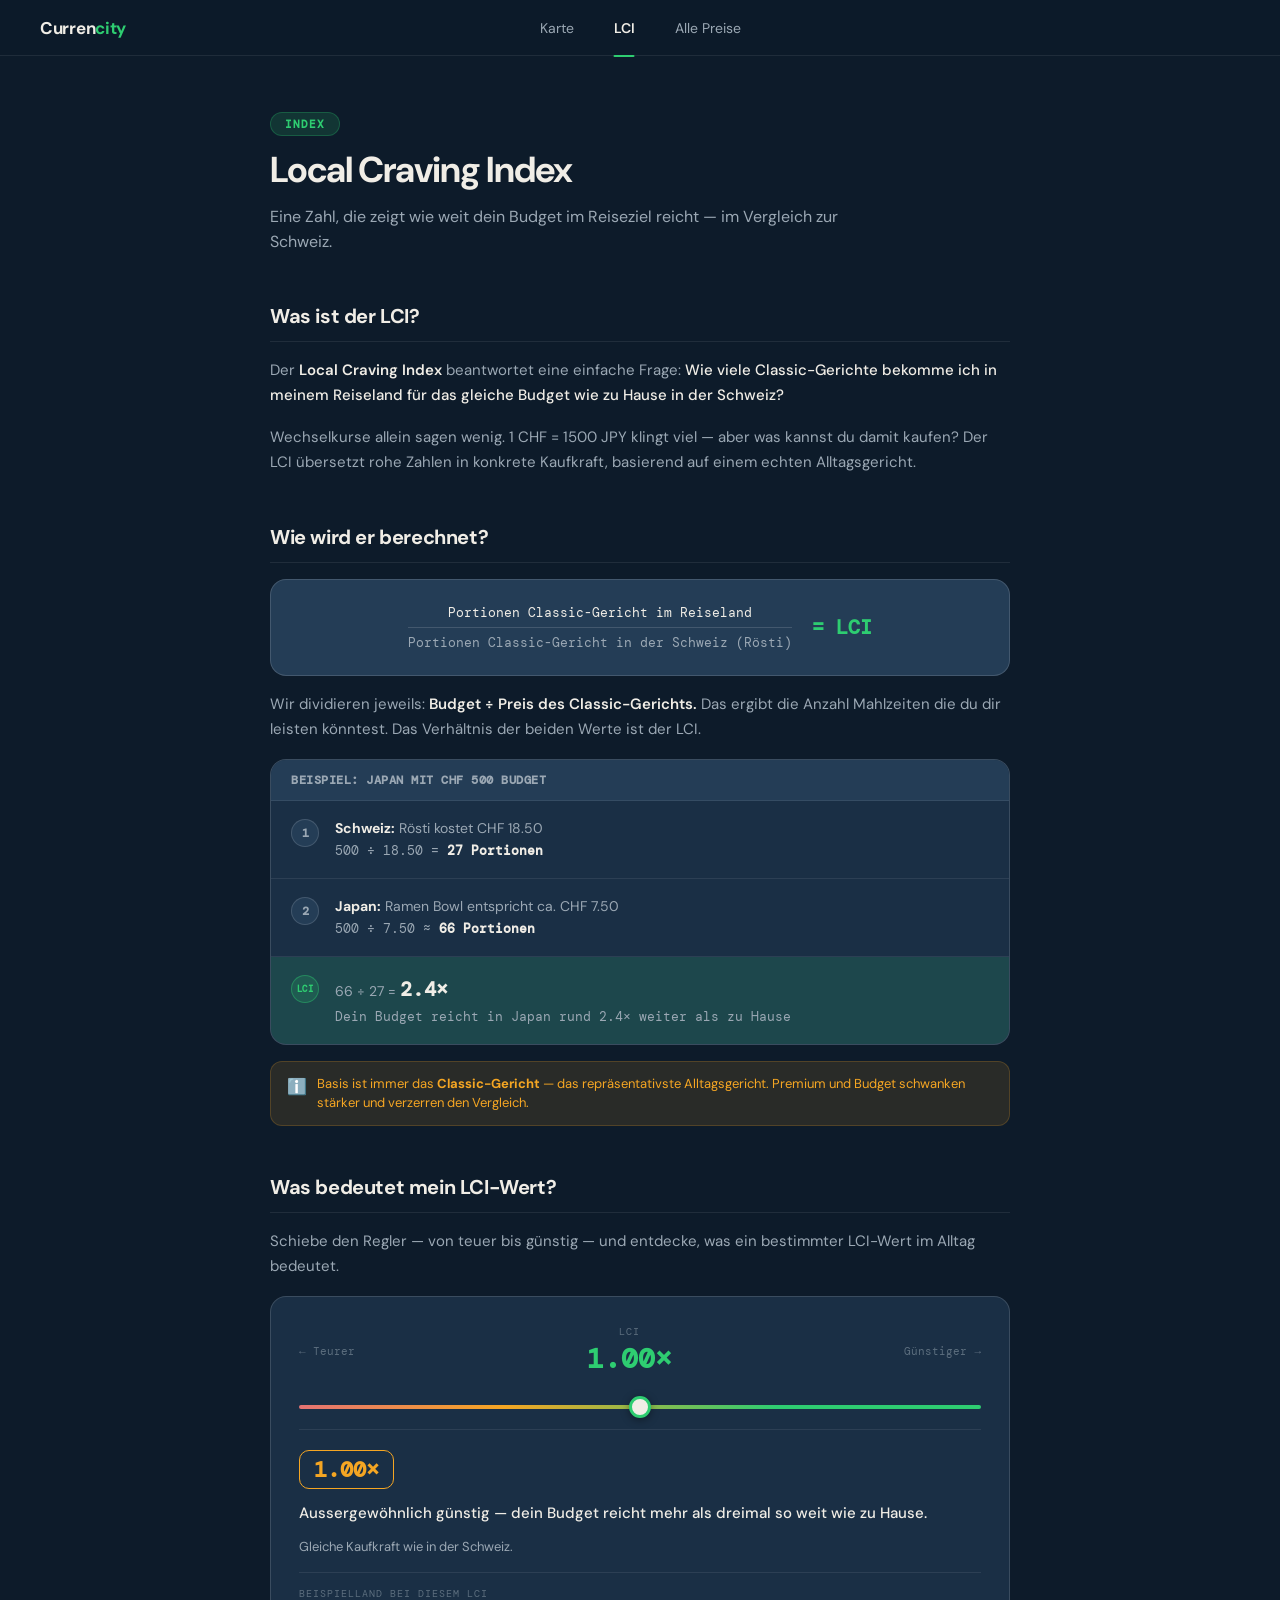
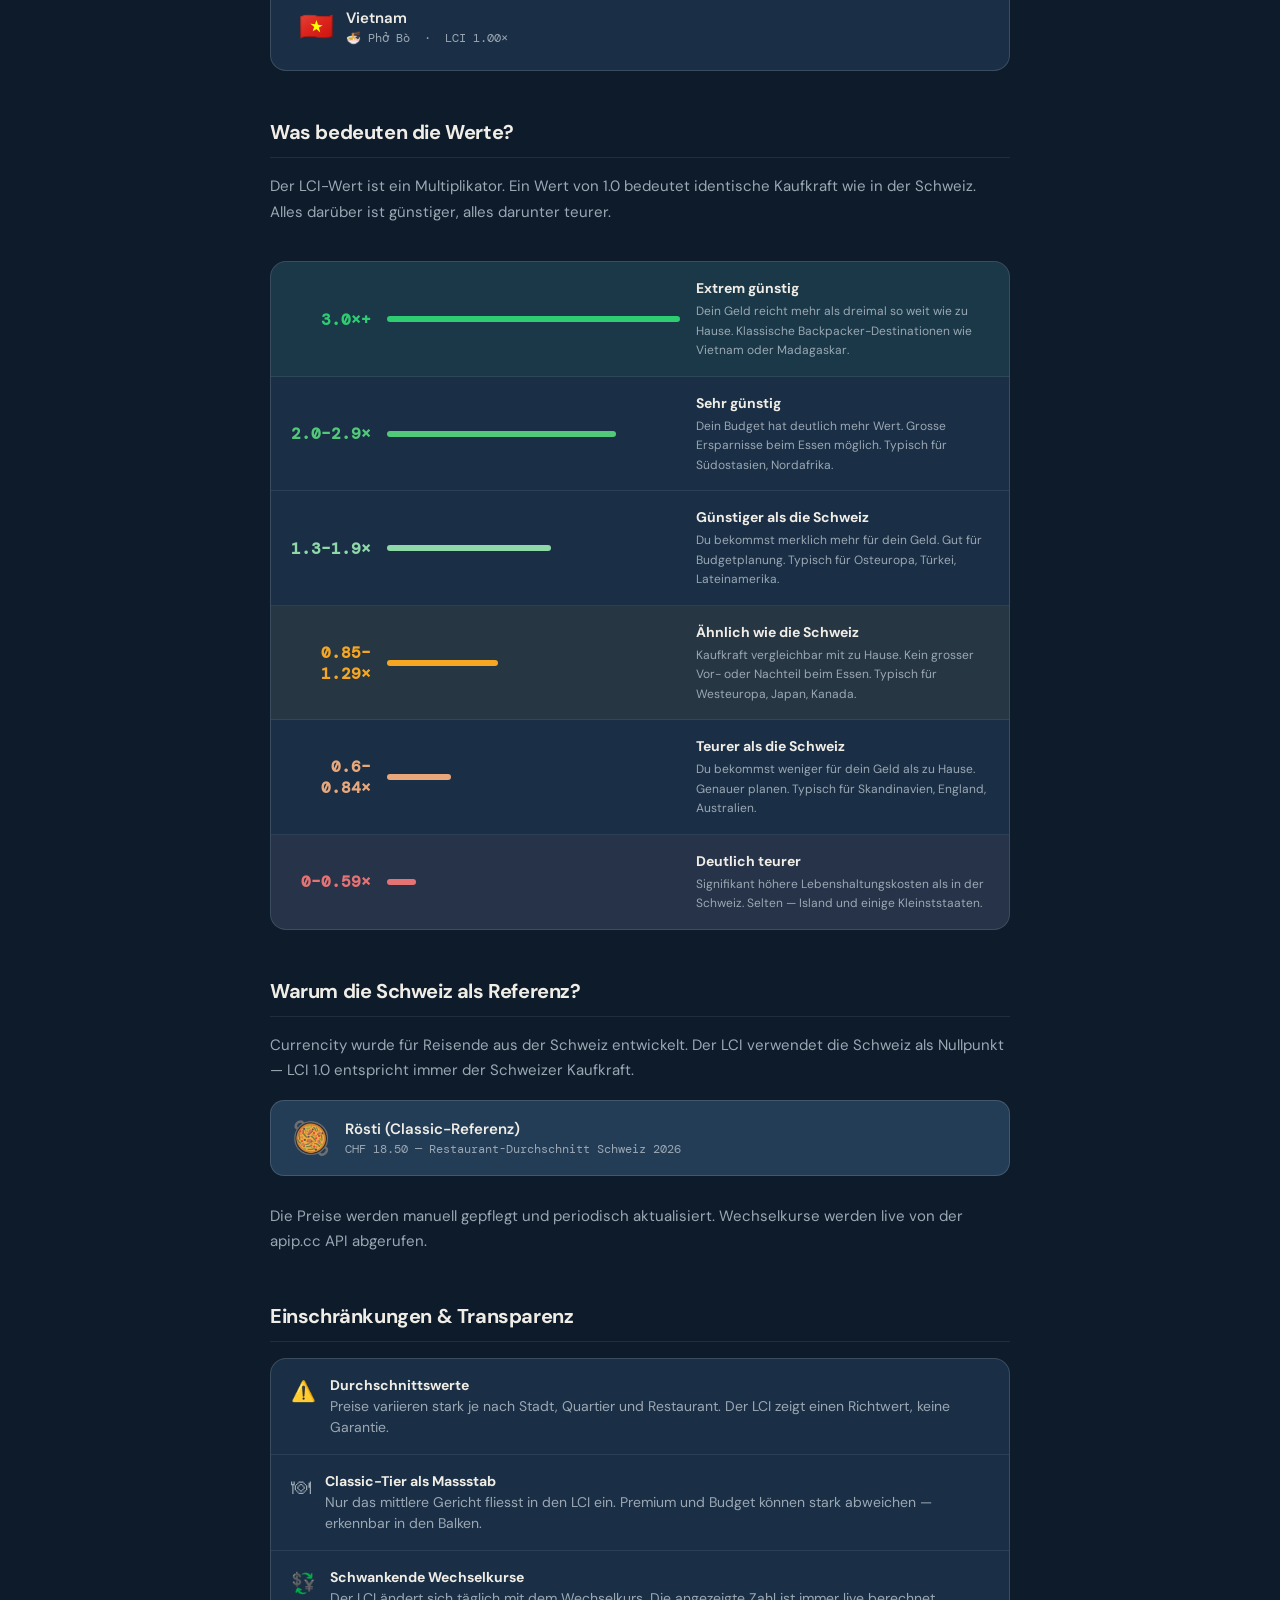
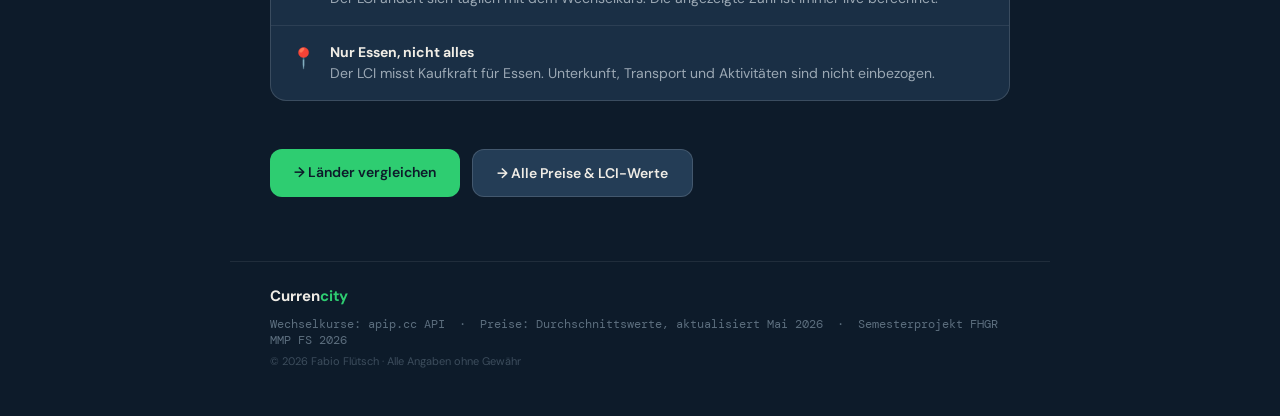
==== commit 198cbcbd: "Fix: Emojis, Währungsname BHD, LCI-Beispiel Japan aktualisiert - 47 Dish-Emojis korrigiert (z.B. 🍺→🥨" ====
--- a/lci.html
+++ b/lci.html
@@ -79,15 +79,15 @@
           <div class="lci-schritt">
             <div class="lci-schritt-nr">2</div>
             <div class="lci-schritt-text">
-              <strong>Japan:</strong> Ramen Bowl entspricht CHF 9.–<br>
-              <span class="lci-schritt-rechnung">500 ÷ 9 = <strong>55 Portionen</strong></span>
+              <strong>Japan:</strong> Ramen Bowl entspricht ca. CHF 7.50<br>
+              <span class="lci-schritt-rechnung">500 ÷ 7.50 ≈ <strong>66 Portionen</strong></span>
             </div>
           </div>
           <div class="lci-schritt lci-schritt--result">
             <div class="lci-schritt-nr lci-schritt-nr--result">LCI</div>
             <div class="lci-schritt-text">
-              55 ÷ 27 = <strong class="lci-result-zahl">2.0×</strong><br>
-              <span class="lci-schritt-rechnung">Dein Budget reicht in Japan doppelt so weit wie zu Hause</span>
+              66 ÷ 27 = <strong class="lci-result-zahl">2.4×</strong><br>
+              <span class="lci-schritt-rechnung">Dein Budget reicht in Japan rund 2.4× weiter als zu Hause</span>
             </div>
           </div>
         </div>
